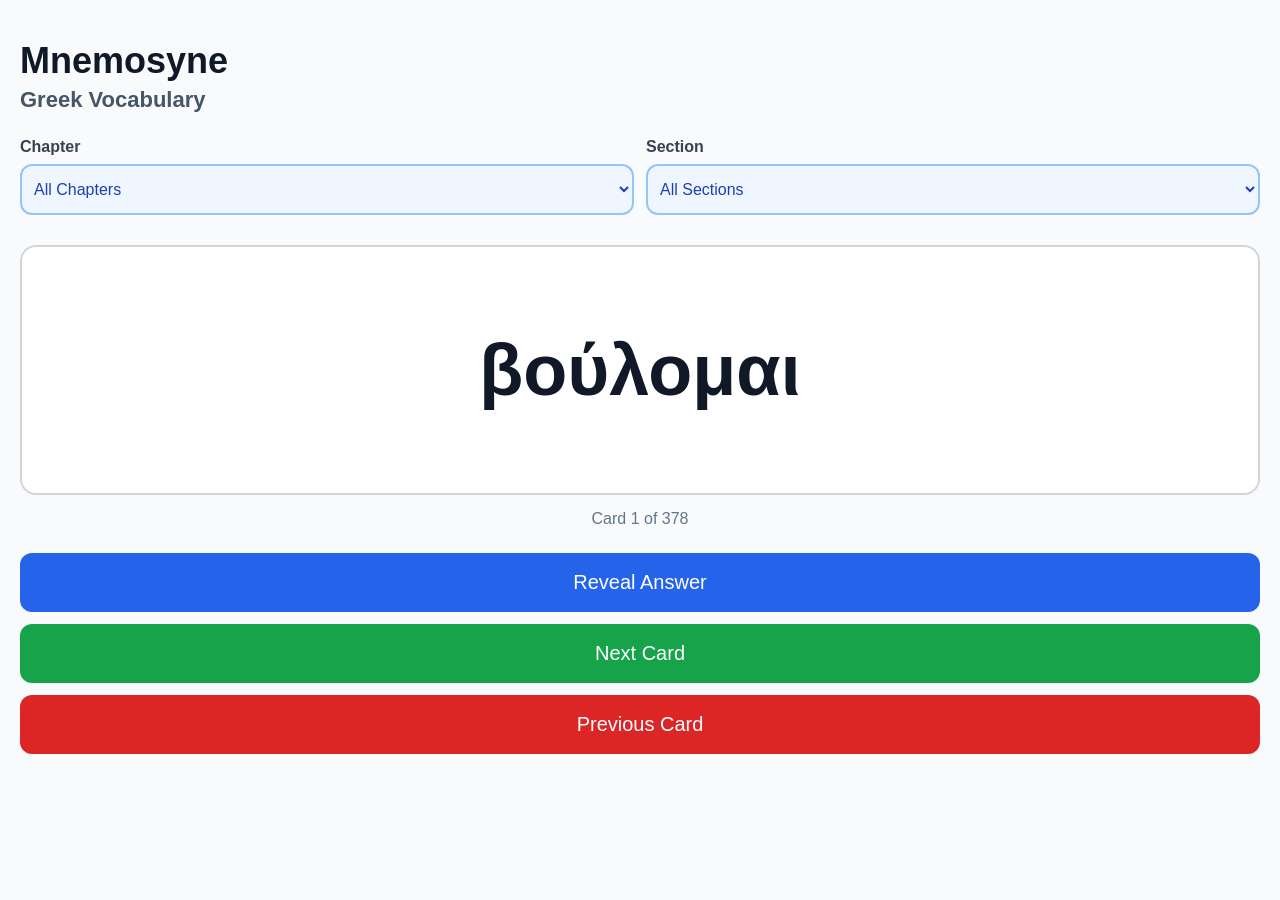
==== index.html @ a366bf57 "Add files via upload" ====
<!DOCTYPE html>
<html lang="en">

<head>
    <meta charset="UTF-8">

    <meta name="viewport"
          content="width=device-width, initial-scale=1">

    <title>Mnemosyne</title>

    <style>
        * {
            box-sizing: border-box;
        }

        body {
            margin: 0;
            padding: 20px;
            font-family: Arial, sans-serif;
            background-color: #f8fafc;
            color: #111827;
        }

        h1 {
            font-size: 36px;
            margin: 20px 0 5px;
        }

        h2 {
            font-size: 22px;
            margin: 0 0 25px;
            color: #475569;
        }

        /* Chapter and section selectors */

        .studyFilters {
            display: grid;
            grid-template-columns: minmax(0, 1fr) minmax(0, 1fr);
            gap: 12px;
            width: 100%;
            margin: 24px 0;
        }

        .filterGroup {
            min-width: 0;
        }

        .filterGroup label {
            display: block;
            font-size: 16px;
            font-weight: bold;
            margin-bottom: 8px;
            color: #374151;
        }

        .filterGroup select {
            display: block;
            width: 100%;
            min-width: 0;
            padding: 14px 8px;
            font-size: 16px;
            color: #1e40af;
            background-color: #eff6ff;
            border: 2px solid #93c5fd;
            border-radius: 12px;
        }

        /* Flashcard */

        #flashcardBox {
            width: 100%;
            min-height: 250px;
            padding: 20px;
            margin: 30px 0 15px;

            background-color: white;
            border: 2px solid #d1d5db;
            border-radius: 16px;

            display: flex;
            justify-content: center;
            align-items: center;
        }

        #flashcard {
            width: 90%;
            margin: 0;

            font-size: clamp(56px, 12vw, 72px);
            font-weight: bold;
            text-align: center;
            line-height: 1.4;

            overflow-wrap: anywhere;
        }

        /* Card counter */

        #cardCounter {
            text-align: center;
            font-size: 16px;
            color: #64748b;
            margin: 10px 0 25px;
        }

        /* Buttons */

        button {
            display: block;
            width: 100%;
            padding: 18px 24px;
            margin: 12px 0;

            font-size: 20px;
            color: white;
            border: none;
            border-radius: 12px;
            cursor: pointer;
        }

        #revealButton {
            background-color: #2563eb;
        }

        #nextButton {
            background-color: #16a34a;
        }

        #previousButton {
            background-color: #dc2626;
        }

        button:disabled {
            opacity: 0.5;
            cursor: not-allowed;
        }
    </style>
</head>

<body>

    <h1>Mnemosyne</h1>
    <h2>Greek Vocabulary</h2>

    <!-- Vocabulary filters -->

    <div class="studyFilters">

        <div class="filterGroup">
            <label for="chapterSelect">Chapter</label>

            <select id="chapterSelect"
                    onchange="selectChapter()">
                <option value="all">All Chapters</option>
            </select>
        </div>

        <div class="filterGroup">
            <label for="sectionSelect">Section</label>

            <select id="sectionSelect"
                    onchange="selectSection()">
                <option value="all">All Sections</option>
            </select>
        </div>

    </div>

    <!-- Flashcard display -->

    <div id="flashcardBox">
        <p id="flashcard">Loading vocabulary...</p>
    </div>

    <!-- Card counter -->

    <p id="cardCounter">Card 0 of 0</p>

    <!-- Flashcard controls -->

    <button id="revealButton" onclick="flipCard()">
        Reveal Answer
    </button>

    <button id="nextButton" onclick="nextCard()">
        Next Card
    </button>

    <button id="previousButton" onclick="previousCard()">
        Previous Card
    </button>

    <script>

        // All vocabulary loaded from words.json
        let cards = [];

        // Vocabulary matching the selected filters
        let studyCards = [];

        // Current card position
        let currentIndex = 0;

        // Whether English is currently visible
        let showingAnswer = false;


        // Load vocabulary from the JSON file

        async function loadCards() {
            try {
                const response = await fetch("words.json");

                if (!response.ok) {
                    throw new Error(
                        "Could not load words.json"
                    );
                }

                const data = await response.json();

                if (!Array.isArray(data)) {
                    throw new Error(
                        "Vocabulary must be a JSON array"
                    );
                }

                cards = data;

                populateChapters();
                selectChapter();

            } catch (error) {
                console.error(error);

                document.getElementById(
                    "flashcard"
                ).textContent = "Error loading vocabulary";

                document.getElementById(
                    "cardCounter"
                ).textContent = "Check words.json";
            }
        }


        // Build chapter dropdown from vocabulary

        function populateChapters() {
            const select = document.getElementById(
                "chapterSelect"
            );

            select.innerHTML =
                '<option value="all">All Chapters</option>';

            const chapters = [...new Set(
                cards
                    .filter(card =>
                        card.chapter !== undefined &&
                        card.chapter !== null
                    )
                    .map(card => String(card.chapter))
            )].sort((a, b) => Number(a) - Number(b));

            for (const chapter of chapters) {
                const option = document.createElement(
                    "option"
                );

                option.value = chapter;
                
option.textContent =
    chapter === "general"
        ? "General Vocabulary"
        : "Chapter " + chapter;


                select.appendChild(option);
            }
        }


        // Called when chapter changes

        function selectChapter() {
            populateSections();
            selectSection();
        }


        // Build section dropdown for selected chapter

        function populateSections() {
            const chapter = document.getElementById(
                "chapterSelect"
            ).value;

            const sectionSelect = document.getElementById(
                "sectionSelect"
            );

            sectionSelect.innerHTML =
                '<option value="all">All Sections</option>';

            const chapterCards = cards.filter(card =>
                chapter === "all" ||
                String(card.chapter) === chapter
            );

            const sections = [...new Set(
                chapterCards
                    .filter(card =>
                        card.section !== undefined &&
                        card.section !== null
                    )
                    .map(card => String(card.section))
            )].sort();

            for (const section of sections) {
                const option = document.createElement(
                    "option"
                );

                option.value = section;
                option.textContent =
                    "Section " + section;

                sectionSelect.appendChild(option);
            }
        }


        // Filter vocabulary by chapter and section

        function selectSection() {
            const chapter = document.getElementById(
                "chapterSelect"
            ).value;

            const section = document.getElementById(
                "sectionSelect"
            ).value;

            studyCards = cards.filter(card => {
                const chapterMatches =
                    chapter === "all" ||
                    String(card.chapter) === chapter;

                const sectionMatches =
                    section === "all" ||
                    String(card.section) === section;

                return chapterMatches && sectionMatches;
            });

            currentIndex = 0;
            showingAnswer = false;

            displayCard();
        }


        // Display current Greek word or English answer

        function displayCard() {
            const flashcard = document.getElementById(
                "flashcard"
            );

            const counter = document.getElementById(
                "cardCounter"
            );

            if (studyCards.length === 0) {
                flashcard.textContent =
                    "No vocabulary available";

                counter.textContent = "Card 0 of 0";
                return;
            }

            const currentCard = studyCards[currentIndex];

            if (showingAnswer) {
                flashcard.textContent =
                    currentCard.english;
            } else {
                flashcard.textContent =
                    currentCard.greek;
            }

            counter.textContent =
                "Card " + (currentIndex + 1) +
                " of " + studyCards.length;
        }


        // Reveal or hide the answer

        function flipCard() {
            if (studyCards.length === 0) {
                return;
            }

            showingAnswer = !showingAnswer;
            displayCard();
        }


        // Advance to the next flashcard

        function nextCard() {
            if (studyCards.length === 0) {
                return;
            }

            currentIndex++;

            if (currentIndex >= studyCards.length) {
                currentIndex = 0;
            }

            showingAnswer = false;
            displayCard();
        }


        // Go to the previous flashcard

        function previousCard() {
            if (studyCards.length === 0) {
                return;
            }

            currentIndex--;

            if (currentIndex < 0) {
                currentIndex = studyCards.length - 1;
            }

            showingAnswer = false;
            displayCard();
        }


        // Start the application

        loadCards();

    </script>

</body>
</html>
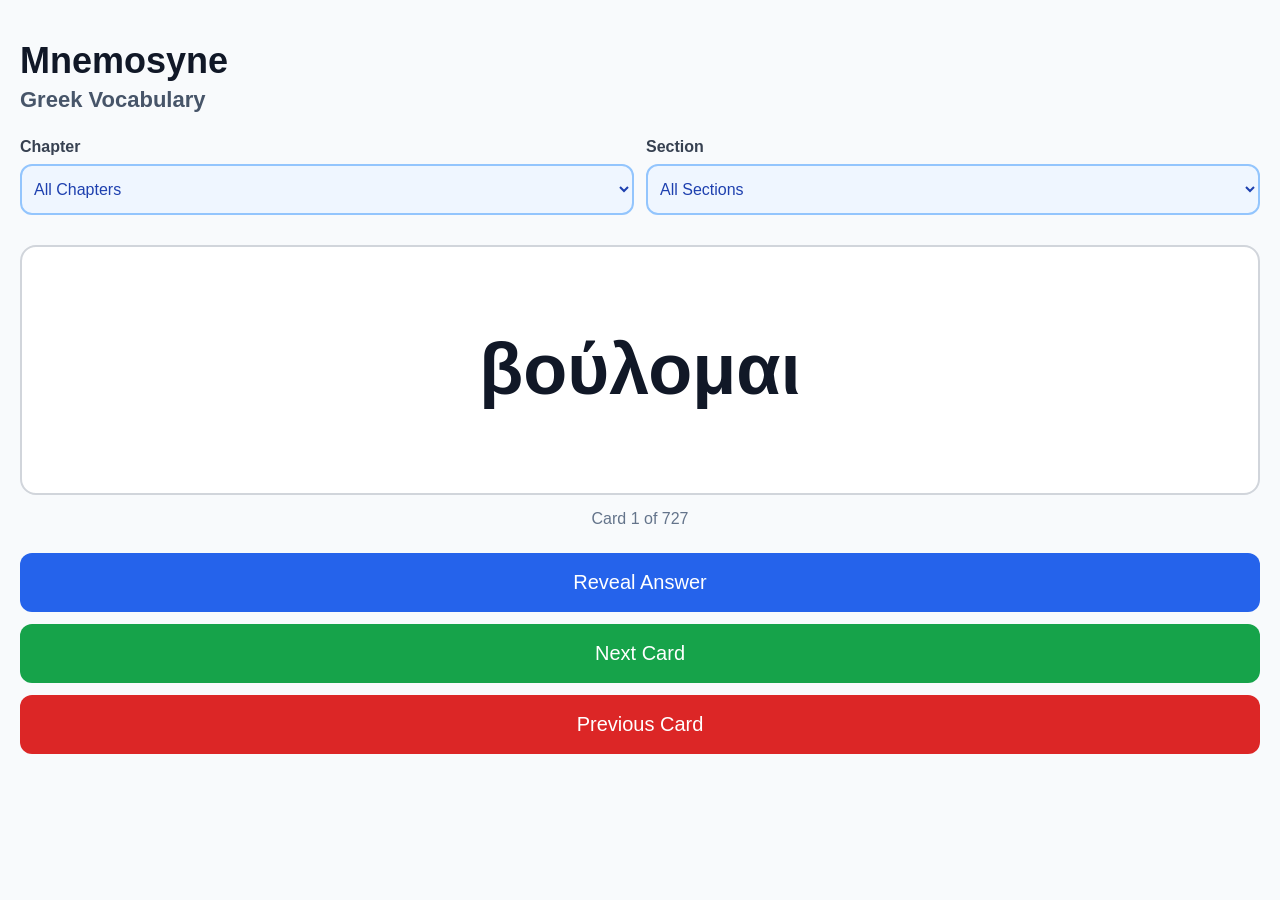
==== commit 226a82e5: "Update index.html" ====
--- a/index.html
+++ b/index.html
@@ -3,14 +3,23 @@
 <html lang="en">
 
 <head>
+    <!-- ========================================
+         PAGE SETTINGS
+    ========================================= -->
+
     <meta charset="UTF-8">
-
-    <meta name="viewport"
-          content="width=device-width, initial-scale=1">
+    <meta
+        name="viewport"
+        content="width=device-width, initial-scale=1"
+    >
 
     <title>Mnemosyne</title>
 
     <style>
+        /* ========================================
+           1. GLOBAL STYLES
+        ======================================== */
+
         * {
             box-sizing: border-box;
         }
@@ -24,21 +33,25 @@
         }
 
         h1 {
+            margin: 20px 0 5px;
             font-size: 36px;
-            margin: 20px 0 5px;
         }
 
         h2 {
+            margin: 0 0 25px;
             font-size: 22px;
-            margin: 0 0 25px;
             color: #475569;
         }
 
-        /* Chapter and section selectors */
+
+        /* ========================================
+           2. VOCABULARY FILTERS
+        ======================================== */
 
         .studyFilters {
             display: grid;
-            grid-template-columns: minmax(0, 1fr) minmax(0, 1fr);
+            grid-template-columns:
+                minmax(0, 1fr) minmax(0, 1fr);
             gap: 12px;
             width: 100%;
             margin: 24px 0;
@@ -50,9 +63,9 @@
 
         .filterGroup label {
             display: block;
+            margin-bottom: 8px;
             font-size: 16px;
             font-weight: bold;
-            margin-bottom: 8px;
             color: #374151;
         }
 
@@ -68,9 +81,16 @@
             border-radius: 12px;
         }
 
-        /* Flashcard */
+
+        /* ========================================
+           3. FLASHCARD DISPLAY
+        ======================================== */
 
         #flashcardBox {
+            display: flex;
+            justify-content: center;
+            align-items: center;
+
             width: 100%;
             min-height: 250px;
             padding: 20px;
@@ -79,34 +99,38 @@
             background-color: white;
             border: 2px solid #d1d5db;
             border-radius: 16px;
-
-            display: flex;
-            justify-content: center;
-            align-items: center;
         }
 
         #flashcard {
-            width: 90%;
+            width: 100%;
             margin: 0;
 
-            font-size: clamp(56px, 12vw, 72px);
+            font-size: 72px;
             font-weight: bold;
+            line-height: 1.3;
             text-align: center;
-            line-height: 1.4;
-
-            overflow-wrap: anywhere;
-        }
-
-        /* Card counter */
+
+            white-space: nowrap;
+            overflow-wrap: normal;
+            word-break: normal;
+        }
+
+
+        /* ========================================
+           4. CARD COUNTER
+        ======================================== */
 
         #cardCounter {
+            margin: 10px 0 25px;
+            font-size: 16px;
             text-align: center;
-            font-size: 16px;
             color: #64748b;
-            margin: 10px 0 25px;
-        }
-
-        /* Buttons */
+        }
+
+
+        /* ========================================
+           5. FLASHCARD BUTTONS
+        ======================================== */
 
         button {
             display: block;
@@ -137,78 +161,127 @@
             opacity: 0.5;
             cursor: not-allowed;
         }
+
     </style>
 </head>
 
+
 <body>
+
+    <!-- ========================================
+         1. PAGE HEADER
+    ========================================= -->
 
     <h1>Mnemosyne</h1>
     <h2>Greek Vocabulary</h2>
 
-    <!-- Vocabulary filters -->
+
+    <!-- ========================================
+         2. VOCABULARY FILTERS
+    ========================================= -->
 
     <div class="studyFilters">
 
         <div class="filterGroup">
-            <label for="chapterSelect">Chapter</label>
-
-            <select id="chapterSelect"
-                    onchange="selectChapter()">
-                <option value="all">All Chapters</option>
+            <label for="chapterSelect">
+                Chapter
+            </label>
+
+            <select
+                id="chapterSelect"
+                onchange="selectChapter()"
+            >
+                <option value="all">
+                    All Chapters
+                </option>
             </select>
         </div>
 
         <div class="filterGroup">
-            <label for="sectionSelect">Section</label>
-
-            <select id="sectionSelect"
-                    onchange="selectSection()">
-                <option value="all">All Sections</option>
+            <label for="sectionSelect">
+                Section
+            </label>
+
+            <select
+                id="sectionSelect"
+                onchange="selectSection()"
+            >
+                <option value="all">
+                    All Sections
+                </option>
             </select>
         </div>
 
     </div>
 
-    <!-- Flashcard display -->
+
+    <!-- ========================================
+         3. FLASHCARD
+    ========================================= -->
 
     <div id="flashcardBox">
-        <p id="flashcard">Loading vocabulary...</p>
+        <p id="flashcard">
+            Loading vocabulary...
+        </p>
     </div>
 
-    <!-- Card counter -->
-
-    <p id="cardCounter">Card 0 of 0</p>
-
-    <!-- Flashcard controls -->
-
-    <button id="revealButton" onclick="flipCard()">
+
+    <!-- ========================================
+         4. CARD COUNTER
+    ========================================= -->
+
+    <p id="cardCounter">
+        Card 0 of 0
+    </p>
+
+
+    <!-- ========================================
+         5. FLASHCARD CONTROLS
+    ========================================= -->
+
+    <button
+        id="revealButton"
+        onclick="flipCard()"
+    >
         Reveal Answer
     </button>
 
-    <button id="nextButton" onclick="nextCard()">
+    <button
+        id="nextButton"
+        onclick="nextCard()"
+    >
         Next Card
     </button>
 
-    <button id="previousButton" onclick="previousCard()">
+    <button
+        id="previousButton"
+        onclick="previousCard()"
+    >
         Previous Card
     </button>
 
+
     <script>
-
-        // All vocabulary loaded from words.json
+        /* ========================================
+           1. APPLICATION STATE
+        ======================================== */
+
+        // Complete vocabulary database
         let cards = [];
 
-        // Vocabulary matching the selected filters
+        // Cards matching the selected filters
         let studyCards = [];
 
-        // Current card position
+        // Current position in the study deck
         let currentIndex = 0;
 
-        // Whether English is currently visible
+        // Whether the English answer is visible
         let showingAnswer = false;
 
 
-        // Load vocabulary from the JSON file
+        /* ========================================
+           2. LOAD VOCABULARY
+        ======================================== */
 
         async function loadCards() {
             try {
@@ -247,7 +320,9 @@
         }
 
 
-        // Build chapter dropdown from vocabulary
+        /* ========================================
+           3. POPULATE CHAPTERS
+        ======================================== */
 
         function populateChapters() {
             const select = document.getElementById(
@@ -257,14 +332,21 @@
             select.innerHTML =
                 '<option value="all">All Chapters</option>';
 
-            const chapters = [...new Set(
-                cards
-                    .filter(card =>
-                        card.chapter !== undefined &&
-                        card.chapter !== null
-                    )
-                    .map(card => String(card.chapter))
-            )].sort((a, b) => Number(a) - Number(b));
+            const chapters = [
+                ...new Set(
+                    cards
+                        .filter(card =>
+                            card.chapter !== undefined &&
+                            card.chapter !== null
+                        )
+                        .map(card => String(card.chapter))
+                )
+            ].sort((a, b) => {
+                if (a === "general") return 1;
+                if (b === "general") return -1;
+
+                return Number(a) - Number(b);
+            });
 
             for (const chapter of chapters) {
                 const option = document.createElement(
@@ -272,27 +354,20 @@
                 );
 
                 option.value = chapter;
-                
-option.textContent =
-    chapter === "general"
-        ? "General Vocabulary"
-        : "Chapter " + chapter;
-
+
+                option.textContent =
+                    chapter === "general"
+                        ? "General Vocabulary"
+                        : "Chapter " + chapter;
 
                 select.appendChild(option);
             }
         }
 
 
-        // Called when chapter changes
-
-        function selectChapter() {
-            populateSections();
-            selectSection();
-        }
-
-
-        // Build section dropdown for selected chapter
+        /* ========================================
+           4. POPULATE SECTIONS
+        ======================================== */
 
         function populateSections() {
             const chapter = document.getElementById(
@@ -311,14 +386,16 @@
                 String(card.chapter) === chapter
             );
 
-            const sections = [...new Set(
-                chapterCards
-                    .filter(card =>
-                        card.section !== undefined &&
-                        card.section !== null
-                    )
-                    .map(card => String(card.section))
-            )].sort();
+            const sections = [
+                ...new Set(
+                    chapterCards
+                        .filter(card =>
+                            card.section !== undefined &&
+                            card.section !== null
+                        )
+                        .map(card => String(card.section))
+                )
+            ].sort();
 
             for (const section of sections) {
                 const option = document.createElement(
@@ -334,7 +411,14 @@
         }
 
 
-        // Filter vocabulary by chapter and section
+        /* ========================================
+           5. FILTER VOCABULARY
+        ======================================== */
+
+        function selectChapter() {
+            populateSections();
+            selectSection();
+        }
 
         function selectSection() {
             const chapter = document.getElementById(
@@ -364,7 +448,9 @@
         }
 
 
-        // Display current Greek word or English answer
+        /* ========================================
+           6. DISPLAY FLASHCARD
+        ======================================== */
 
         function displayCard() {
             const flashcard = document.getElementById(
@@ -385,69 +471,91 @@
 
             const currentCard = studyCards[currentIndex];
 
-            if (showingAnswer) {
-                flashcard.textContent =
-                    currentCard.english;
-            } else {
-                flashcard.textContent =
-                    currentCard.greek;
+            flashcard.textContent = showingAnswer
+                ? currentCard.english
+                : currentCard.greek;
+
+            counter.textContent =
+                `Card ${currentIndex + 1} of ${studyCards.length}`;
+
+            fitFlashcardText();
+        }
+
+
+        /* ========================================
+           7. AUTOMATIC TEXT RESIZING
+        ======================================== */
+
+        function fitFlashcardText() {
+            const flashcard = document.getElementById(
+                "flashcard"
+            );
+
+            const availableWidth = flashcard.clientWidth;
+
+            let fontSize = 72;
+
+            flashcard.style.fontSize = `${fontSize}px`;
+
+            while (
+                flashcard.scrollWidth > availableWidth &&
+                fontSize > 12
+            ) {
+                fontSize -= 2;
+                flashcard.style.fontSize = `${fontSize}px`;
             }
-
-            counter.textContent =
-                "Card " + (currentIndex + 1) +
-                " of " + studyCards.length;
-        }
-
-
-        // Reveal or hide the answer
+        }
+
+
+        /* ========================================
+           8. FLASHCARD NAVIGATION
+        ======================================== */
 
         function flipCard() {
-            if (studyCards.length === 0) {
-                return;
-            }
+            if (studyCards.length === 0) return;
 
             showingAnswer = !showingAnswer;
+
             displayCard();
         }
 
-
-        // Advance to the next flashcard
-
         function nextCard() {
-            if (studyCards.length === 0) {
-                return;
-            }
-
-            currentIndex++;
-
-            if (currentIndex >= studyCards.length) {
-                currentIndex = 0;
-            }
+            if (studyCards.length === 0) return;
+
+            currentIndex =
+                (currentIndex + 1) % studyCards.length;
 
             showingAnswer = false;
+
             displayCard();
         }
 
-
-        // Go to the previous flashcard
-
         function previousCard() {
-            if (studyCards.length === 0) {
-                return;
-            }
-
-            currentIndex--;
-
-            if (currentIndex < 0) {
-                currentIndex = studyCards.length - 1;
-            }
+            if (studyCards.length === 0) return;
+
+            currentIndex =
+                (currentIndex - 1 + studyCards.length) %
+                studyCards.length;
 
             showingAnswer = false;
+
             displayCard();
         }
 
 
-        // Start the application
+        /* ========================================
+           9. WINDOW RESIZING
+        ======================================== */
+
+        window.addEventListener(
+            "resize",
+            fitFlashcardText
+        );
+
+
+        /* ========================================
+           10. START APPLICATION
+        ======================================== */
 
         loadCards();
 
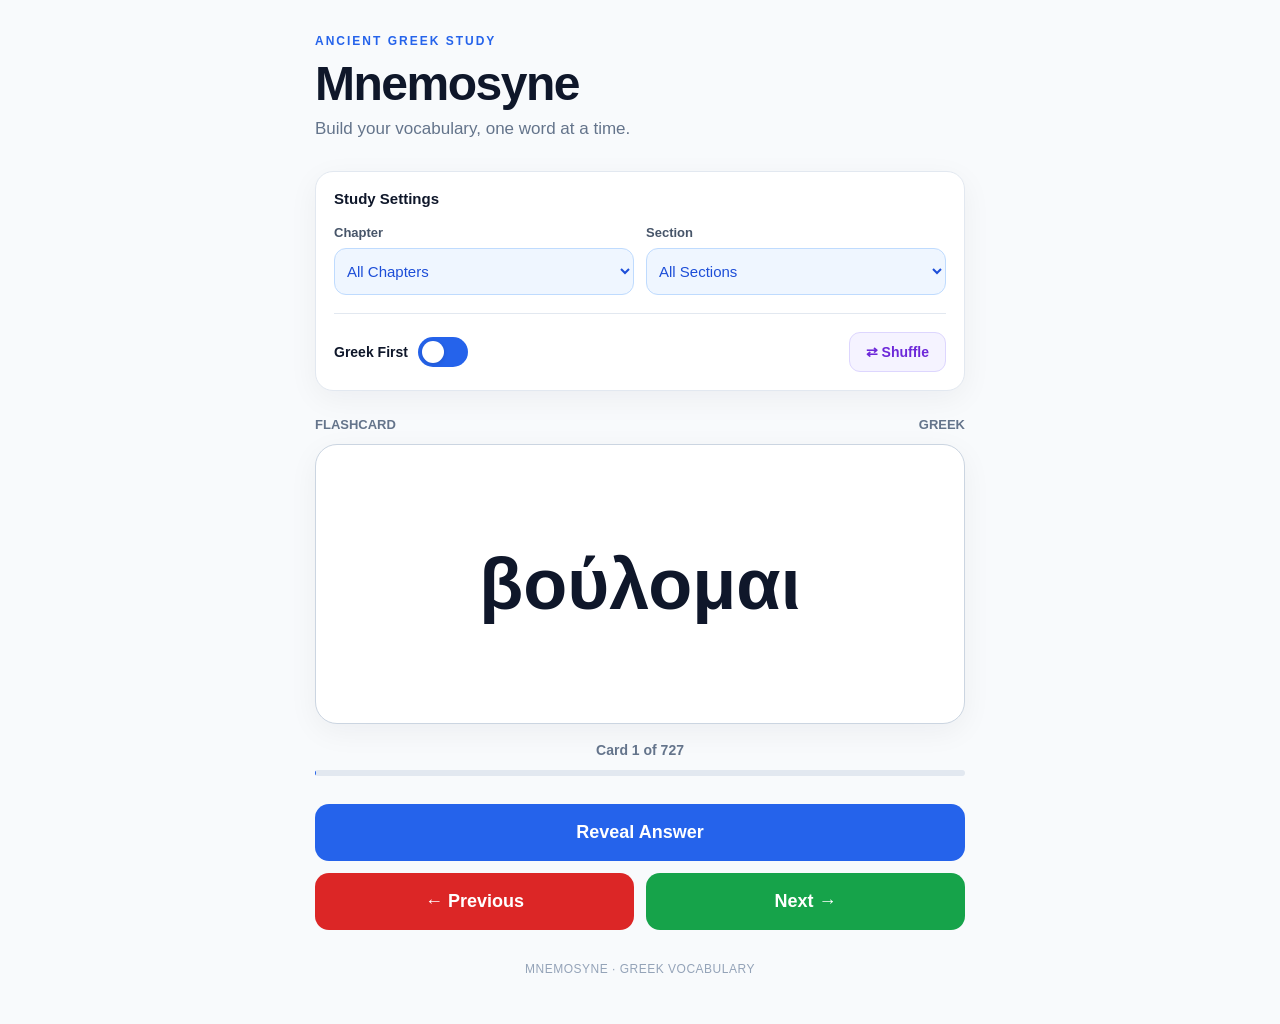
==== commit fd7838a6: "Update index.html" ====
--- a/index.html
+++ b/index.html
@@ -3,22 +3,36 @@
 <html lang="en">
 
 <head>
-    <!-- ========================================
-         PAGE SETTINGS
-    ========================================= -->
-
+    <!-- Page configuration -->
     <meta charset="UTF-8">
     <meta
         name="viewport"
         content="width=device-width, initial-scale=1"
     >
-
-    <title>Mnemosyne</title>
+    <meta name="theme-color" content="#f8fafc">
+
+    <title>Mnemosyne | Greek Vocabulary</title>
 
     <style>
-        /* ========================================
-           1. GLOBAL STYLES
-        ======================================== */
+        /* =========================================
+           1. DESIGN SYSTEM
+        ========================================= */
+
+        :root {
+            --background: #f8fafc;
+            --surface: #ffffff;
+            --text: #0f172a;
+            --muted: #64748b;
+            --border: #e2e8f0;
+
+            --blue: #2563eb;
+            --green: #16a34a;
+            --red: #dc2626;
+            --purple: #7c3aed;
+
+            --radius: 18px;
+            --shadow: 0 8px 30px rgba(15, 23, 42, 0.05);
+        }
 
         * {
             box-sizing: border-box;
@@ -26,35 +40,91 @@
 
         body {
             margin: 0;
-            padding: 20px;
-            font-family: Arial, sans-serif;
-            background-color: #f8fafc;
-            color: #111827;
+            padding: 24px 18px 48px;
+            min-height: 100vh;
+            font-family: -apple-system, BlinkMacSystemFont,
+                         "Segoe UI", Arial, sans-serif;
+            background: var(--background);
+            color: var(--text);
+        }
+
+        .app {
+            width: 100%;
+            max-width: 650px;
+            margin: 0 auto;
+        }
+
+        button,
+        select {
+            font: inherit;
+        }
+
+        button {
+            cursor: pointer;
+            -webkit-tap-highlight-color: transparent;
+        }
+
+        button:focus-visible,
+        select:focus-visible {
+            outline: 3px solid #93c5fd;
+            outline-offset: 3px;
+        }
+
+
+        /* =========================================
+           2. HEADER
+        ========================================= */
+
+        .appHeader {
+            margin: 10px 0 32px;
+        }
+
+        .eyebrow {
+            margin: 0 0 8px;
+            color: var(--blue);
+            font-size: 12px;
+            font-weight: 800;
+            letter-spacing: 2px;
+            text-transform: uppercase;
         }
 
         h1 {
-            margin: 20px 0 5px;
-            font-size: 36px;
-        }
-
-        h2 {
-            margin: 0 0 25px;
-            font-size: 22px;
-            color: #475569;
-        }
-
-
-        /* ========================================
-           2. VOCABULARY FILTERS
-        ======================================== */
+            margin: 0;
+            font-size: clamp(36px, 9vw, 48px);
+            font-weight: 800;
+            letter-spacing: -1.5px;
+        }
+
+        .subtitle {
+            margin: 8px 0 0;
+            color: var(--muted);
+            font-size: 17px;
+        }
+
+
+        /* =========================================
+           3. STUDY SETTINGS
+        ========================================= */
+
+        .settingsPanel {
+            padding: 18px;
+            background: var(--surface);
+            border: 1px solid var(--border);
+            border-radius: var(--radius);
+            box-shadow: var(--shadow);
+        }
+
+        .panelTitle {
+            margin: 0 0 18px;
+            font-size: 15px;
+            font-weight: 800;
+        }
 
         .studyFilters {
             display: grid;
             grid-template-columns:
                 minmax(0, 1fr) minmax(0, 1fr);
             gap: 12px;
-            width: 100%;
-            margin: 24px 0;
         }
 
         .filterGroup {
@@ -64,97 +134,251 @@
         .filterGroup label {
             display: block;
             margin-bottom: 8px;
-            font-size: 16px;
-            font-weight: bold;
-            color: #374151;
+            color: #475569;
+            font-size: 13px;
+            font-weight: 700;
         }
 
         .filterGroup select {
-            display: block;
             width: 100%;
             min-width: 0;
-            padding: 14px 8px;
-            font-size: 16px;
-            color: #1e40af;
-            background-color: #eff6ff;
-            border: 2px solid #93c5fd;
+            padding: 13px 8px;
+            color: #1d4ed8;
+            background: #eff6ff;
+            border: 1px solid #bfdbfe;
             border-radius: 12px;
-        }
-
-
-        /* ========================================
-           3. FLASHCARD DISPLAY
-        ======================================== */
+            font-size: 15px;
+        }
+
+
+        /* =========================================
+           4. LANGUAGE SWITCH AND SHUFFLE
+        ========================================= */
+
+        .studyOptions {
+            display: flex;
+            align-items: center;
+            justify-content: space-between;
+            gap: 12px;
+            margin-top: 18px;
+            padding-top: 18px;
+            border-top: 1px solid var(--border);
+        }
+
+        .languageControl {
+            display: flex;
+            align-items: center;
+            gap: 10px;
+            min-width: 0;
+        }
+
+        #languageLabel {
+            font-size: 14px;
+            font-weight: 700;
+            white-space: nowrap;
+        }
+
+        .switch {
+            position: relative;
+            display: inline-block;
+            width: 50px;
+            height: 30px;
+            flex-shrink: 0;
+        }
+
+        .switch input {
+            position: absolute;
+            width: 100%;
+            height: 100%;
+            margin: 0;
+            opacity: 0;
+            cursor: pointer;
+        }
+
+        .switchSlider {
+            position: absolute;
+            inset: 0;
+            background: var(--blue);
+            border-radius: 30px;
+            pointer-events: none;
+            transition: background 0.2s;
+        }
+
+        .switchSlider::before {
+            content: "";
+            position: absolute;
+            top: 4px;
+            left: 4px;
+            width: 22px;
+            height: 22px;
+            background: white;
+            border-radius: 50%;
+            box-shadow: 0 1px 4px rgba(0, 0, 0, 0.15);
+            transition: transform 0.2s;
+        }
+
+        .switch input:checked + .switchSlider {
+            background: var(--green);
+        }
+
+        .switch input:checked + .switchSlider::before {
+            transform: translateX(20px);
+        }
+
+        .switch input:focus-visible + .switchSlider {
+            outline: 3px solid #93c5fd;
+            outline-offset: 3px;
+        }
+
+        #shuffleButton {
+            width: auto;
+            padding: 11px 16px;
+            color: #6d28d9;
+            background: #f5f3ff;
+            border: 1px solid #ddd6fe;
+            border-radius: 11px;
+            font-size: 14px;
+            font-weight: 700;
+        }
+
+        #shuffleButton:active {
+            background: #ede9fe;
+        }
+
+
+        /* =========================================
+           5. FLASHCARD
+        ========================================= */
+
+        .flashcardArea {
+            margin-top: 26px;
+        }
+
+        .flashcardHeader {
+            display: flex;
+            justify-content: space-between;
+            align-items: center;
+            margin-bottom: 12px;
+        }
+
+        .flashcardHeader span {
+            color: var(--muted);
+            font-size: 13px;
+            font-weight: 700;
+        }
 
         #flashcardBox {
             display: flex;
+            align-items: center;
             justify-content: center;
-            align-items: center;
-
             width: 100%;
-            min-height: 250px;
-            padding: 20px;
-            margin: 30px 0 15px;
-
-            background-color: white;
-            border: 2px solid #d1d5db;
-            border-radius: 16px;
+            min-height: 280px;
+            padding: 24px;
+            background: var(--surface);
+            border: 1px solid #cbd5e1;
+            border-radius: 22px;
+            box-shadow: var(--shadow);
+            overflow: hidden;
         }
 
         #flashcard {
             width: 100%;
             margin: 0;
-
             font-size: 72px;
-            font-weight: bold;
-            line-height: 1.3;
+            font-weight: 800;
+            line-height: 1.25;
             text-align: center;
-
+            color: var(--text);
+        }
+
+        #flashcard.greekText {
             white-space: nowrap;
             overflow-wrap: normal;
             word-break: normal;
         }
 
-
-        /* ========================================
-           4. CARD COUNTER
-        ======================================== */
+        #flashcard.englishText {
+            white-space: normal;
+            overflow-wrap: break-word;
+            word-break: normal;
+        }
+
+
+        /* =========================================
+           6. CARD PROGRESS
+        ========================================= */
+
+        .progressArea {
+            margin: 18px 0 28px;
+        }
 
         #cardCounter {
-            margin: 10px 0 25px;
-            font-size: 16px;
+            margin: 0 0 12px;
             text-align: center;
-            color: #64748b;
-        }
-
-
-        /* ========================================
-           5. FLASHCARD BUTTONS
-        ======================================== */
-
-        button {
-            display: block;
+            color: var(--muted);
+            font-size: 14px;
+            font-weight: 600;
+        }
+
+        .progressTrack {
             width: 100%;
-            padding: 18px 24px;
-            margin: 12px 0;
-
-            font-size: 20px;
+            height: 6px;
+            background: #e2e8f0;
+            border-radius: 20px;
+            overflow: hidden;
+        }
+
+        #progressFill {
+            width: 0%;
+            height: 100%;
+            background: var(--blue);
+            border-radius: 20px;
+            transition: width 0.25s ease;
+        }
+
+
+        /* =========================================
+           7. ACTION BUTTONS
+        ========================================= */
+
+        .cardControls {
+            display: grid;
+            gap: 12px;
+        }
+
+        .actionButton {
+            width: 100%;
+            padding: 18px;
             color: white;
             border: none;
-            border-radius: 12px;
-            cursor: pointer;
+            border-radius: 14px;
+            font-size: 18px;
+            font-weight: 700;
+            transition:
+                transform 0.12s,
+                opacity 0.12s;
+        }
+
+        .actionButton:active {
+            transform: scale(0.98);
         }
 
         #revealButton {
-            background-color: #2563eb;
+            background: var(--blue);
+        }
+
+        .navigationButtons {
+            display: grid;
+            grid-template-columns: 1fr 1fr;
+            gap: 12px;
+        }
+
+        #previousButton {
+            background: var(--red);
         }
 
         #nextButton {
-            background-color: #16a34a;
-        }
-
-        #previousButton {
-            background-color: #dc2626;
+            background: var(--green);
         }
 
         button:disabled {
@@ -162,135 +386,258 @@
             cursor: not-allowed;
         }
 
+
+        /* =========================================
+           8. FOOTER
+        ========================================= */
+
+        .appFooter {
+            margin-top: 32px;
+            text-align: center;
+            color: #94a3b8;
+            font-size: 12px;
+            letter-spacing: 0.5px;
+        }
+
+
+        /* =========================================
+           9. SMALL SCREENS
+        ========================================= */
+
+        @media (max-width: 360px) {
+            body {
+                padding: 18px 12px 36px;
+            }
+
+            .settingsPanel {
+                padding: 14px;
+            }
+
+            .studyOptions {
+                gap: 8px;
+            }
+
+            #languageLabel {
+                font-size: 12px;
+            }
+
+            #shuffleButton {
+                padding: 10px;
+                font-size: 12px;
+            }
+
+            .actionButton {
+                padding: 16px 8px;
+                font-size: 15px;
+            }
+        }
+
+        @media (prefers-reduced-motion: reduce) {
+            *,
+            *::before,
+            *::after {
+                transition: none !important;
+            }
+        }
     </style>
 </head>
 
-
 <body>
 
-    <!-- ========================================
-         1. PAGE HEADER
-    ========================================= -->
-
-    <h1>Mnemosyne</h1>
-    <h2>Greek Vocabulary</h2>
-
-
-    <!-- ========================================
-         2. VOCABULARY FILTERS
-    ========================================= -->
-
-    <div class="studyFilters">
-
-        <div class="filterGroup">
-            <label for="chapterSelect">
-                Chapter
-            </label>
-
-            <select
-                id="chapterSelect"
-                onchange="selectChapter()"
+    <main class="app">
+
+        <!-- =====================================
+             HEADER
+        ====================================== -->
+
+        <header class="appHeader">
+            <p class="eyebrow">Ancient Greek Study</p>
+            <h1>Mnemosyne</h1>
+            <p class="subtitle">
+                Build your vocabulary, one word at a time.
+            </p>
+        </header>
+
+
+        <!-- =====================================
+             STUDY SETTINGS
+        ====================================== -->
+
+        <section class="settingsPanel" aria-label="Study settings">
+
+            <h2 class="panelTitle">Study Settings</h2>
+
+            <div class="studyFilters">
+
+                <div class="filterGroup">
+                    <label for="chapterSelect">Chapter</label>
+
+                    <select
+                        id="chapterSelect"
+                        onchange="selectChapter()"
+                    >
+                        <option value="all">
+                            All Chapters
+                        </option>
+                    </select>
+                </div>
+
+                <div class="filterGroup">
+                    <label for="sectionSelect">Section</label>
+
+                    <select
+                        id="sectionSelect"
+                        onchange="selectSection()"
+                    >
+                        <option value="all">
+                            All Sections
+                        </option>
+                    </select>
+                </div>
+
+            </div>
+
+            <div class="studyOptions">
+
+                <div class="languageControl">
+
+                    <label
+                        for="languageToggle"
+                        id="languageLabel"
+                    >
+                        Greek First
+                    </label>
+
+                    <label class="switch">
+                        <input
+                            type="checkbox"
+                            id="languageToggle"
+                            aria-label="Start with English"
+                            onchange="toggleLanguage()"
+                        >
+                        <span class="switchSlider"></span>
+                    </label>
+
+                </div>
+
+                <button
+                    type="button"
+                    id="shuffleButton"
+                    onclick="shuffleCards()"
+                >
+                    ⇄ Shuffle
+                </button>
+
+            </div>
+
+        </section>
+
+
+        <!-- =====================================
+             FLASHCARD
+        ====================================== -->
+
+        <section class="flashcardArea" aria-label="Flashcards">
+
+            <div class="flashcardHeader">
+                <span>FLASHCARD</span>
+                <span id="cardSideLabel">GREEK</span>
+            </div>
+
+            <div id="flashcardBox">
+                <p id="flashcard">
+                    Loading vocabulary...
+                </p>
+            </div>
+
+            <div class="progressArea">
+                <p id="cardCounter">Card 0 of 0</p>
+
+                <div
+                    class="progressTrack"
+                    role="progressbar"
+                    aria-label="Deck progress"
+                    aria-valuemin="0"
+                    aria-valuemax="100"
+                    aria-valuenow="0"
+                    id="progressTrack"
+                >
+                    <div id="progressFill"></div>
+                </div>
+            </div>
+
+        </section>
+
+
+        <!-- =====================================
+             CARD CONTROLS
+        ====================================== -->
+
+        <section class="cardControls" aria-label="Card controls">
+
+            <button
+                type="button"
+                class="actionButton"
+                id="revealButton"
+                onclick="flipCard()"
             >
-                <option value="all">
-                    All Chapters
-                </option>
-            </select>
-        </div>
-
-        <div class="filterGroup">
-            <label for="sectionSelect">
-                Section
-            </label>
-
-            <select
-                id="sectionSelect"
-                onchange="selectSection()"
-            >
-                <option value="all">
-                    All Sections
-                </option>
-            </select>
-        </div>
-
-    </div>
-
-
-    <!-- ========================================
-         3. FLASHCARD
-    ========================================= -->
-
-    <div id="flashcardBox">
-        <p id="flashcard">
-            Loading vocabulary...
-        </p>
-    </div>
-
-
-    <!-- ========================================
-         4. CARD COUNTER
-    ========================================= -->
-
-    <p id="cardCounter">
-        Card 0 of 0
-    </p>
-
-
-    <!-- ========================================
-         5. FLASHCARD CONTROLS
-    ========================================= -->
-
-    <button
-        id="revealButton"
-        onclick="flipCard()"
-    >
-        Reveal Answer
-    </button>
-
-    <button
-        id="nextButton"
-        onclick="nextCard()"
-    >
-        Next Card
-    </button>
-
-    <button
-        id="previousButton"
-        onclick="previousCard()"
-    >
-        Previous Card
-    </button>
+                Reveal Answer
+            </button>
+
+            <div class="navigationButtons">
+
+                <button
+                    type="button"
+                    class="actionButton"
+                    id="previousButton"
+                    onclick="previousCard()"
+                >
+                    ← Previous
+                </button>
+
+                <button
+                    type="button"
+                    class="actionButton"
+                    id="nextButton"
+                    onclick="nextCard()"
+                >
+                    Next →
+                </button>
+
+            </div>
+
+        </section>
+
+        <footer class="appFooter">
+            MNEMOSYNE · GREEK VOCABULARY
+        </footer>
+
+    </main>
 
 
     <script>
-        /* ========================================
+        /* =========================================
            1. APPLICATION STATE
-        ======================================== */
-
-        // Complete vocabulary database
+        ========================================= */
+
         let cards = [];
-
-        // Cards matching the selected filters
         let studyCards = [];
 
-        // Current position in the study deck
         let currentIndex = 0;
-
-        // Whether the English answer is visible
         let showingAnswer = false;
-
-
-        /* ========================================
+        let englishFirst = false;
+
+
+        /* =========================================
            2. LOAD VOCABULARY
-        ======================================== */
+        ========================================= */
 
         async function loadCards() {
             try {
                 const response = await fetch("words.json");
 
                 if (!response.ok) {
-                    throw new Error(
-                        "Could not load words.json"
-                    );
+                    throw new Error("Could not load words.json");
                 }
 
                 const data = await response.json();
@@ -309,25 +656,21 @@
             } catch (error) {
                 console.error(error);
 
-                document.getElementById(
-                    "flashcard"
-                ).textContent = "Error loading vocabulary";
-
-                document.getElementById(
-                    "cardCounter"
-                ).textContent = "Check words.json";
-            }
-        }
-
-
-        /* ========================================
-           3. POPULATE CHAPTERS
-        ======================================== */
+                document.getElementById("flashcard").textContent =
+                    "Error loading vocabulary";
+
+                document.getElementById("cardCounter").textContent =
+                    "Check words.json";
+            }
+        }
+
+
+        /* =========================================
+           3. CHAPTER DROPDOWN
+        ========================================= */
 
         function populateChapters() {
-            const select = document.getElementById(
-                "chapterSelect"
-            );
+            const select = document.getElementById("chapterSelect");
 
             select.innerHTML =
                 '<option value="all">All Chapters</option>';
@@ -349,34 +692,28 @@
             });
 
             for (const chapter of chapters) {
-                const option = document.createElement(
-                    "option"
-                );
+                const option = document.createElement("option");
 
                 option.value = chapter;
-
-                option.textContent =
-                    chapter === "general"
-                        ? "General Vocabulary"
-                        : "Chapter " + chapter;
+                option.textContent = chapter === "general"
+                    ? "General Vocabulary"
+                    : "Chapter " + chapter;
 
                 select.appendChild(option);
             }
         }
 
 
-        /* ========================================
-           4. POPULATE SECTIONS
-        ======================================== */
+        /* =========================================
+           4. SECTION DROPDOWN
+        ========================================= */
 
         function populateSections() {
-            const chapter = document.getElementById(
-                "chapterSelect"
-            ).value;
-
-            const sectionSelect = document.getElementById(
-                "sectionSelect"
-            );
+            const chapter =
+                document.getElementById("chapterSelect").value;
+
+            const sectionSelect =
+                document.getElementById("sectionSelect");
 
             sectionSelect.innerHTML =
                 '<option value="all">All Sections</option>';
@@ -398,22 +735,19 @@
             ].sort();
 
             for (const section of sections) {
-                const option = document.createElement(
-                    "option"
-                );
+                const option = document.createElement("option");
 
                 option.value = section;
-                option.textContent =
-                    "Section " + section;
+                option.textContent = "Section " + section;
 
                 sectionSelect.appendChild(option);
             }
         }
 
 
-        /* ========================================
+        /* =========================================
            5. FILTER VOCABULARY
-        ======================================== */
+        ========================================= */
 
         function selectChapter() {
             populateSections();
@@ -421,13 +755,11 @@
         }
 
         function selectSection() {
-            const chapter = document.getElementById(
-                "chapterSelect"
-            ).value;
-
-            const section = document.getElementById(
-                "sectionSelect"
-            ).value;
+            const chapter =
+                document.getElementById("chapterSelect").value;
+
+            const section =
+                document.getElementById("sectionSelect").value;
 
             studyCards = cards.filter(card => {
                 const chapterMatches =
@@ -448,58 +780,132 @@
         }
 
 
-        /* ========================================
-           6. DISPLAY FLASHCARD
-        ======================================== */
+        /* =========================================
+           6. LANGUAGE DIRECTION
+        ========================================= */
+
+        function toggleLanguage() {
+            englishFirst =
+                document.getElementById("languageToggle").checked;
+
+            document.getElementById("languageLabel").textContent =
+                englishFirst ? "English First" : "Greek First";
+
+            showingAnswer = false;
+            displayCard();
+        }
+
+
+        /* =========================================
+           7. SHUFFLE CARDS
+        ========================================= */
+
+        function shuffleCards() {
+            if (studyCards.length < 2) return;
+
+            for (let i = studyCards.length - 1; i > 0; i--) {
+                const j = Math.floor(Math.random() * (i + 1));
+
+                [studyCards[i], studyCards[j]] =
+                    [studyCards[j], studyCards[i]];
+            }
+
+            currentIndex = 0;
+            showingAnswer = false;
+
+            displayCard();
+        }
+
+
+        /* =========================================
+           8. DISPLAY FLASHCARD
+        ========================================= */
 
         function displayCard() {
-            const flashcard = document.getElementById(
-                "flashcard"
-            );
-
-            const counter = document.getElementById(
-                "cardCounter"
-            );
+            const flashcard =
+                document.getElementById("flashcard");
+
+            const counter =
+                document.getElementById("cardCounter");
+
+            const sideLabel =
+                document.getElementById("cardSideLabel");
+
+            const progressFill =
+                document.getElementById("progressFill");
+
+            const progressTrack =
+                document.getElementById("progressTrack");
 
             if (studyCards.length === 0) {
-                flashcard.textContent =
-                    "No vocabulary available";
+                flashcard.textContent = "No vocabulary available";
+                flashcard.className = "englishText";
 
                 counter.textContent = "Card 0 of 0";
+                sideLabel.textContent = "NO CARDS";
+
+                progressFill.style.width = "0%";
+                progressTrack.setAttribute("aria-valuenow", "0");
+
                 return;
             }
 
             const currentCard = studyCards[currentIndex];
 
-            flashcard.textContent = showingAnswer
+            const showEnglish = englishFirst !== showingAnswer;
+
+            flashcard.textContent = showEnglish
                 ? currentCard.english
                 : currentCard.greek;
 
+            flashcard.className = showEnglish
+                ? "englishText"
+                : "greekText";
+
+            sideLabel.textContent = showEnglish
+                ? "ENGLISH"
+                : "GREEK";
+
             counter.textContent =
                 `Card ${currentIndex + 1} of ${studyCards.length}`;
 
+            const progress =
+                ((currentIndex + 1) / studyCards.length) * 100;
+
+            progressFill.style.width = `${progress}%`;
+
+            progressTrack.setAttribute(
+                "aria-valuenow",
+                String(Math.round(progress))
+            );
+
             fitFlashcardText();
         }
 
 
-        /* ========================================
-           7. AUTOMATIC TEXT RESIZING
-        ======================================== */
+        /* =========================================
+           9. AUTOMATIC TEXT RESIZING
+        ========================================= */
 
         function fitFlashcardText() {
-            const flashcard = document.getElementById(
-                "flashcard"
-            );
-
-            const availableWidth = flashcard.clientWidth;
-
-            let fontSize = 72;
+            const flashcard =
+                document.getElementById("flashcard");
+
+            const isGreek =
+                flashcard.classList.contains("greekText");
+
+            const maxFontSize = isGreek ? 72 : 42;
+            const minFontSize = 12;
+
+            let fontSize = maxFontSize;
 
             flashcard.style.fontSize = `${fontSize}px`;
 
+            if (!isGreek) return;
+
             while (
-                flashcard.scrollWidth > availableWidth &&
-                fontSize > 12
+                flashcard.scrollWidth > flashcard.clientWidth &&
+                fontSize > minFontSize
             ) {
                 fontSize -= 2;
                 flashcard.style.fontSize = `${fontSize}px`;
@@ -507,15 +913,14 @@
         }
 
 
-        /* ========================================
-           8. FLASHCARD NAVIGATION
-        ======================================== */
+        /* =========================================
+           10. CARD NAVIGATION
+        ========================================= */
 
         function flipCard() {
             if (studyCards.length === 0) return;
 
             showingAnswer = !showingAnswer;
-
             displayCard();
         }
 
@@ -526,7 +931,6 @@
                 (currentIndex + 1) % studyCards.length;
 
             showingAnswer = false;
-
             displayCard();
         }
 
@@ -538,24 +942,20 @@
                 studyCards.length;
 
             showingAnswer = false;
-
             displayCard();
         }
 
 
-        /* ========================================
-           9. WINDOW RESIZING
-        ======================================== */
-
-        window.addEventListener(
-            "resize",
-            fitFlashcardText
-        );
-
-
-        /* ========================================
-           10. START APPLICATION
-        ======================================== */
+        /* =========================================
+           11. RESPONSIVE RESIZING
+        ========================================= */
+
+        window.addEventListener("resize", fitFlashcardText);
+
+
+        /* =========================================
+           12. START APPLICATION
+        ========================================= */
 
         loadCards();
 
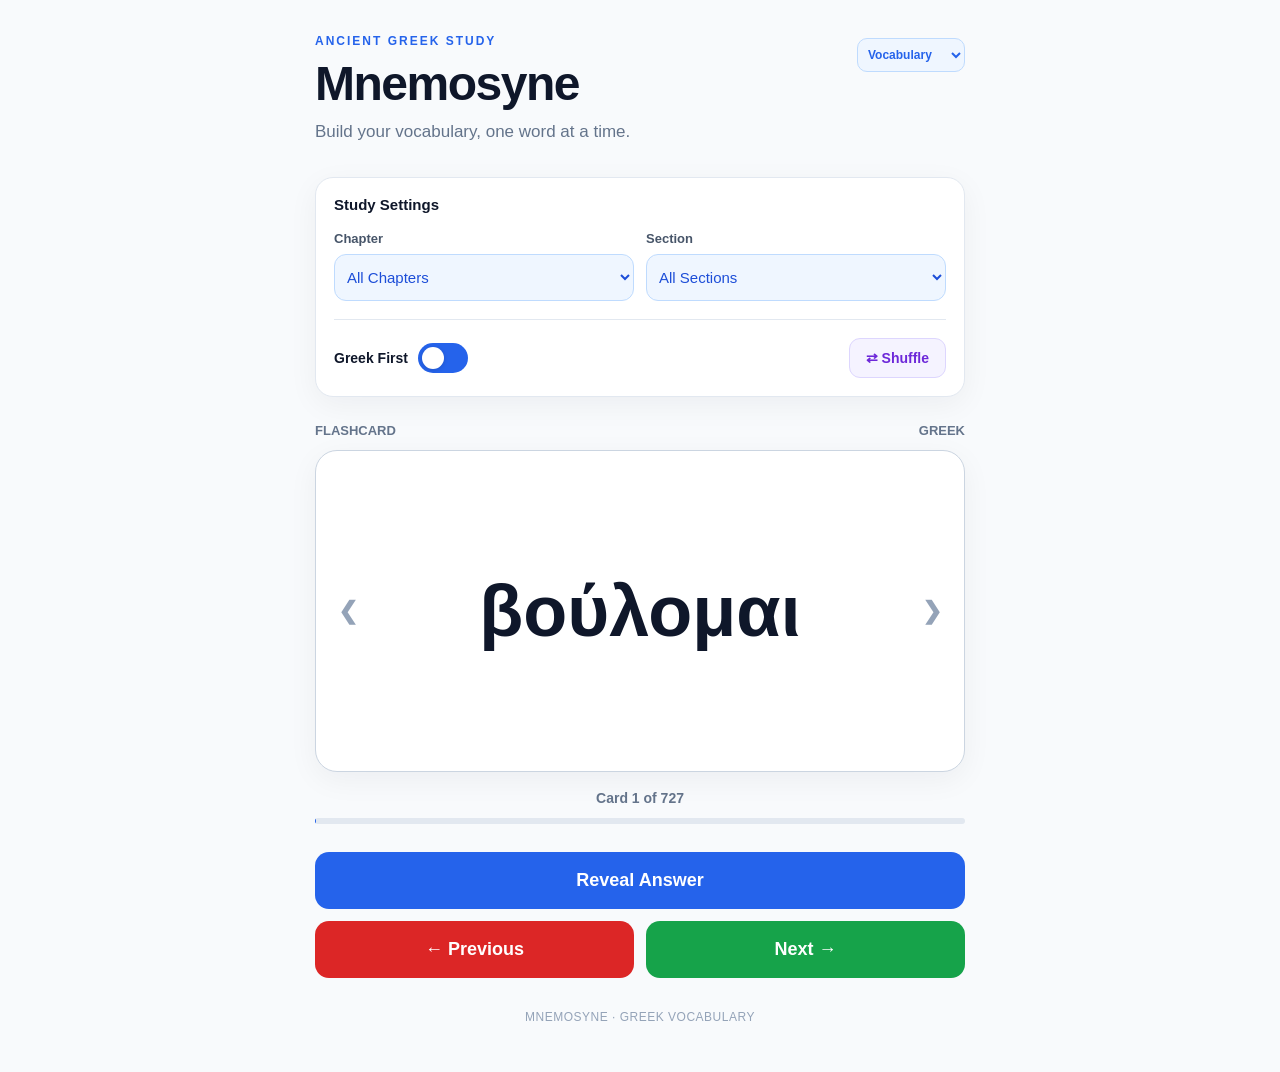
==== commit 58edd558: "Update function & UI" ====
--- a/index.html
+++ b/index.html
@@ -3,474 +3,84 @@
 <html lang="en">
 
 <head>
-    <!-- Page configuration -->
+    <!-- ========================================
+         1. PAGE SETTINGS
+    ======================================== -->
+
     <meta charset="UTF-8">
+
     <meta
         name="viewport"
         content="width=device-width, initial-scale=1"
     >
+
     <meta name="theme-color" content="#f8fafc">
 
     <title>Mnemosyne | Greek Vocabulary</title>
 
-    <style>
-        /* =========================================
-           1. DESIGN SYSTEM
-        ========================================= */
-
-        :root {
-            --background: #f8fafc;
-            --surface: #ffffff;
-            --text: #0f172a;
-            --muted: #64748b;
-            --border: #e2e8f0;
-
-            --blue: #2563eb;
-            --green: #16a34a;
-            --red: #dc2626;
-            --purple: #7c3aed;
-
-            --radius: 18px;
-            --shadow: 0 8px 30px rgba(15, 23, 42, 0.05);
-        }
-
-        * {
-            box-sizing: border-box;
-        }
-
-        body {
-            margin: 0;
-            padding: 24px 18px 48px;
-            min-height: 100vh;
-            font-family: -apple-system, BlinkMacSystemFont,
-                         "Segoe UI", Arial, sans-serif;
-            background: var(--background);
-            color: var(--text);
-        }
-
-        .app {
-            width: 100%;
-            max-width: 650px;
-            margin: 0 auto;
-        }
-
-        button,
-        select {
-            font: inherit;
-        }
-
-        button {
-            cursor: pointer;
-            -webkit-tap-highlight-color: transparent;
-        }
-
-        button:focus-visible,
-        select:focus-visible {
-            outline: 3px solid #93c5fd;
-            outline-offset: 3px;
-        }
-
-
-        /* =========================================
-           2. HEADER
-        ========================================= */
-
-        .appHeader {
-            margin: 10px 0 32px;
-        }
-
-        .eyebrow {
-            margin: 0 0 8px;
-            color: var(--blue);
-            font-size: 12px;
-            font-weight: 800;
-            letter-spacing: 2px;
-            text-transform: uppercase;
-        }
-
-        h1 {
-            margin: 0;
-            font-size: clamp(36px, 9vw, 48px);
-            font-weight: 800;
-            letter-spacing: -1.5px;
-        }
-
-        .subtitle {
-            margin: 8px 0 0;
-            color: var(--muted);
-            font-size: 17px;
-        }
-
-
-        /* =========================================
-           3. STUDY SETTINGS
-        ========================================= */
-
-        .settingsPanel {
-            padding: 18px;
-            background: var(--surface);
-            border: 1px solid var(--border);
-            border-radius: var(--radius);
-            box-shadow: var(--shadow);
-        }
-
-        .panelTitle {
-            margin: 0 0 18px;
-            font-size: 15px;
-            font-weight: 800;
-        }
-
-        .studyFilters {
-            display: grid;
-            grid-template-columns:
-                minmax(0, 1fr) minmax(0, 1fr);
-            gap: 12px;
-        }
-
-        .filterGroup {
-            min-width: 0;
-        }
-
-        .filterGroup label {
-            display: block;
-            margin-bottom: 8px;
-            color: #475569;
-            font-size: 13px;
-            font-weight: 700;
-        }
-
-        .filterGroup select {
-            width: 100%;
-            min-width: 0;
-            padding: 13px 8px;
-            color: #1d4ed8;
-            background: #eff6ff;
-            border: 1px solid #bfdbfe;
-            border-radius: 12px;
-            font-size: 15px;
-        }
-
-
-        /* =========================================
-           4. LANGUAGE SWITCH AND SHUFFLE
-        ========================================= */
-
-        .studyOptions {
-            display: flex;
-            align-items: center;
-            justify-content: space-between;
-            gap: 12px;
-            margin-top: 18px;
-            padding-top: 18px;
-            border-top: 1px solid var(--border);
-        }
-
-        .languageControl {
-            display: flex;
-            align-items: center;
-            gap: 10px;
-            min-width: 0;
-        }
-
-        #languageLabel {
-            font-size: 14px;
-            font-weight: 700;
-            white-space: nowrap;
-        }
-
-        .switch {
-            position: relative;
-            display: inline-block;
-            width: 50px;
-            height: 30px;
-            flex-shrink: 0;
-        }
-
-        .switch input {
-            position: absolute;
-            width: 100%;
-            height: 100%;
-            margin: 0;
-            opacity: 0;
-            cursor: pointer;
-        }
-
-        .switchSlider {
-            position: absolute;
-            inset: 0;
-            background: var(--blue);
-            border-radius: 30px;
-            pointer-events: none;
-            transition: background 0.2s;
-        }
-
-        .switchSlider::before {
-            content: "";
-            position: absolute;
-            top: 4px;
-            left: 4px;
-            width: 22px;
-            height: 22px;
-            background: white;
-            border-radius: 50%;
-            box-shadow: 0 1px 4px rgba(0, 0, 0, 0.15);
-            transition: transform 0.2s;
-        }
-
-        .switch input:checked + .switchSlider {
-            background: var(--green);
-        }
-
-        .switch input:checked + .switchSlider::before {
-            transform: translateX(20px);
-        }
-
-        .switch input:focus-visible + .switchSlider {
-            outline: 3px solid #93c5fd;
-            outline-offset: 3px;
-        }
-
-        #shuffleButton {
-            width: auto;
-            padding: 11px 16px;
-            color: #6d28d9;
-            background: #f5f3ff;
-            border: 1px solid #ddd6fe;
-            border-radius: 11px;
-            font-size: 14px;
-            font-weight: 700;
-        }
-
-        #shuffleButton:active {
-            background: #ede9fe;
-        }
-
-
-        /* =========================================
-           5. FLASHCARD
-        ========================================= */
-
-        .flashcardArea {
-            margin-top: 26px;
-        }
-
-        .flashcardHeader {
-            display: flex;
-            justify-content: space-between;
-            align-items: center;
-            margin-bottom: 12px;
-        }
-
-        .flashcardHeader span {
-            color: var(--muted);
-            font-size: 13px;
-            font-weight: 700;
-        }
-
-        #flashcardBox {
-            display: flex;
-            align-items: center;
-            justify-content: center;
-            width: 100%;
-            min-height: 280px;
-            padding: 24px;
-            background: var(--surface);
-            border: 1px solid #cbd5e1;
-            border-radius: 22px;
-            box-shadow: var(--shadow);
-            overflow: hidden;
-        }
-
-        #flashcard {
-            width: 100%;
-            margin: 0;
-            font-size: 72px;
-            font-weight: 800;
-            line-height: 1.25;
-            text-align: center;
-            color: var(--text);
-        }
-
-        #flashcard.greekText {
-            white-space: nowrap;
-            overflow-wrap: normal;
-            word-break: normal;
-        }
-
-        #flashcard.englishText {
-            white-space: normal;
-            overflow-wrap: break-word;
-            word-break: normal;
-        }
-
-
-        /* =========================================
-           6. CARD PROGRESS
-        ========================================= */
-
-        .progressArea {
-            margin: 18px 0 28px;
-        }
-
-        #cardCounter {
-            margin: 0 0 12px;
-            text-align: center;
-            color: var(--muted);
-            font-size: 14px;
-            font-weight: 600;
-        }
-
-        .progressTrack {
-            width: 100%;
-            height: 6px;
-            background: #e2e8f0;
-            border-radius: 20px;
-            overflow: hidden;
-        }
-
-        #progressFill {
-            width: 0%;
-            height: 100%;
-            background: var(--blue);
-            border-radius: 20px;
-            transition: width 0.25s ease;
-        }
-
-
-        /* =========================================
-           7. ACTION BUTTONS
-        ========================================= */
-
-        .cardControls {
-            display: grid;
-            gap: 12px;
-        }
-
-        .actionButton {
-            width: 100%;
-            padding: 18px;
-            color: white;
-            border: none;
-            border-radius: 14px;
-            font-size: 18px;
-            font-weight: 700;
-            transition:
-                transform 0.12s,
-                opacity 0.12s;
-        }
-
-        .actionButton:active {
-            transform: scale(0.98);
-        }
-
-        #revealButton {
-            background: var(--blue);
-        }
-
-        .navigationButtons {
-            display: grid;
-            grid-template-columns: 1fr 1fr;
-            gap: 12px;
-        }
-
-        #previousButton {
-            background: var(--red);
-        }
-
-        #nextButton {
-            background: var(--green);
-        }
-
-        button:disabled {
-            opacity: 0.5;
-            cursor: not-allowed;
-        }
-
-
-        /* =========================================
-           8. FOOTER
-        ========================================= */
-
-        .appFooter {
-            margin-top: 32px;
-            text-align: center;
-            color: #94a3b8;
-            font-size: 12px;
-            letter-spacing: 0.5px;
-        }
-
-
-        /* =========================================
-           9. SMALL SCREENS
-        ========================================= */
-
-        @media (max-width: 360px) {
-            body {
-                padding: 18px 12px 36px;
-            }
-
-            .settingsPanel {
-                padding: 14px;
-            }
-
-            .studyOptions {
-                gap: 8px;
-            }
-
-            #languageLabel {
-                font-size: 12px;
-            }
-
-            #shuffleButton {
-                padding: 10px;
-                font-size: 12px;
-            }
-
-            .actionButton {
-                padding: 16px 8px;
-                font-size: 15px;
-            }
-        }
-
-        @media (prefers-reduced-motion: reduce) {
-            *,
-            *::before,
-            *::after {
-                transition: none !important;
-            }
-        }
-    </style>
+    <!-- Shared stylesheet -->
+    
+<link rel="stylesheet" href="styles.css?v=5">
+
+<script src="vocabulary.js?v=3" defer></script>
+
 </head>
 
 <body>
 
-    <main class="app">
-
-        <!-- =====================================
-             HEADER
-        ====================================== -->
+    <main class="app vocabularyMode">
+
+        <!-- ====================================
+             2. HEADER
+        ==================================== -->
 
         <header class="appHeader">
+        
+<!-- Compact study mode navigation -->
+
+<nav class="modeNavigation" aria-label="Study mode">
+
+    <select
+        aria-label="Choose study mode"
+        onchange="window.location.href = this.value"
+    >
+        <option value="index.html" selected>
+            Vocabulary
+        </option>
+
+        <option value="passage.html">
+            Passages
+        </option>
+    </select>
+
+</nav>
+
             <p class="eyebrow">Ancient Greek Study</p>
+
             <h1>Mnemosyne</h1>
+
             <p class="subtitle">
                 Build your vocabulary, one word at a time.
             </p>
         </header>
 
-
-        <!-- =====================================
-             STUDY SETTINGS
-        ====================================== -->
-
-        <section class="settingsPanel" aria-label="Study settings">
+        <!-- ====================================
+             3. STUDY SETTINGS
+        ==================================== -->
+
+        <section
+            class="settingsPanel"
+            aria-label="Study settings"
+        >
 
             <h2 class="panelTitle">Study Settings</h2>
 
             <div class="studyFilters">
 
                 <div class="filterGroup">
-                    <label for="chapterSelect">Chapter</label>
+                    <label for="chapterSelect">
+                        Chapter
+                    </label>
 
                     <select
                         id="chapterSelect"
@@ -483,7 +93,9 @@
                 </div>
 
                 <div class="filterGroup">
-                    <label for="sectionSelect">Section</label>
+                    <label for="sectionSelect">
+                        Section
+                    </label>
 
                     <select
                         id="sectionSelect"
@@ -497,6 +109,8 @@
 
             </div>
 
+            <!-- Language and shuffle options -->
+
             <div class="studyOptions">
 
                 <div class="languageControl">
@@ -509,13 +123,16 @@
                     </label>
 
                     <label class="switch">
+
                         <input
                             type="checkbox"
                             id="languageToggle"
                             aria-label="Start with English"
                             onchange="toggleLanguage()"
                         >
+
                         <span class="switchSlider"></span>
+
                     </label>
 
                 </div>
@@ -532,48 +149,82 @@
 
         </section>
 
-
-        <!-- =====================================
-             FLASHCARD
-        ====================================== -->
-
-        <section class="flashcardArea" aria-label="Flashcards">
+        <!-- ====================================
+             4. FLASHCARD
+        ==================================== -->
+
+        <section
+            class="flashcardArea"
+            aria-label="Flashcards"
+        >
 
             <div class="flashcardHeader">
                 <span>FLASHCARD</span>
                 <span id="cardSideLabel">GREEK</span>
             </div>
 
-            <div id="flashcardBox">
-                <p id="flashcard">
-                    Loading vocabulary...
+           
+<div id="flashcardBox">
+
+    <!-- LEFT: Previous vocabulary word -->
+    <div
+        class="cardEdge leftEdge"
+        onclick="previousCard()"
+    >
+        &#10094;
+    </div>
+
+    <!-- CENTER: Reveal translation -->
+    <div
+        id="flashcardText"
+        onclick="flipCard()"
+    >
+        Loading...
+    </div>
+
+    <!-- RIGHT: Next vocabulary word -->
+    <div
+        class="cardEdge rightEdge"
+        onclick="nextCard()"
+    >
+        &#10095;
+    </div>
+
+</div>
+
+
+            <!-- Card progress -->
+
+            <div class="progressArea">
+
+                <p id="cardCounter">
+                    Card 0 of 0
                 </p>
-            </div>
-
-            <div class="progressArea">
-                <p id="cardCounter">Card 0 of 0</p>
 
                 <div
                     class="progressTrack"
+                    id="progressTrack"
                     role="progressbar"
                     aria-label="Deck progress"
                     aria-valuemin="0"
                     aria-valuemax="100"
                     aria-valuenow="0"
-                    id="progressTrack"
                 >
                     <div id="progressFill"></div>
                 </div>
+
             </div>
 
         </section>
 
-
-        <!-- =====================================
-             CARD CONTROLS
-        ====================================== -->
-
-        <section class="cardControls" aria-label="Card controls">
+        <!-- ====================================
+             5. CARD CONTROLS
+        ==================================== -->
+
+        <section
+            class="cardControls"
+            aria-label="Card controls"
+        >
 
             <button
                 type="button"
@@ -608,358 +259,15 @@
 
         </section>
 
+        <!-- ====================================
+             6. FOOTER
+        ==================================== -->
+
         <footer class="appFooter">
             MNEMOSYNE · GREEK VOCABULARY
         </footer>
 
     </main>
 
-
-    <script>
-        /* =========================================
-           1. APPLICATION STATE
-        ========================================= */
-
-        let cards = [];
-        let studyCards = [];
-
-        let currentIndex = 0;
-        let showingAnswer = false;
-        let englishFirst = false;
-
-
-        /* =========================================
-           2. LOAD VOCABULARY
-        ========================================= */
-
-        async function loadCards() {
-            try {
-                const response = await fetch("words.json");
-
-                if (!response.ok) {
-                    throw new Error("Could not load words.json");
-                }
-
-                const data = await response.json();
-
-                if (!Array.isArray(data)) {
-                    throw new Error(
-                        "Vocabulary must be a JSON array"
-                    );
-                }
-
-                cards = data;
-
-                populateChapters();
-                selectChapter();
-
-            } catch (error) {
-                console.error(error);
-
-                document.getElementById("flashcard").textContent =
-                    "Error loading vocabulary";
-
-                document.getElementById("cardCounter").textContent =
-                    "Check words.json";
-            }
-        }
-
-
-        /* =========================================
-           3. CHAPTER DROPDOWN
-        ========================================= */
-
-        function populateChapters() {
-            const select = document.getElementById("chapterSelect");
-
-            select.innerHTML =
-                '<option value="all">All Chapters</option>';
-
-            const chapters = [
-                ...new Set(
-                    cards
-                        .filter(card =>
-                            card.chapter !== undefined &&
-                            card.chapter !== null
-                        )
-                        .map(card => String(card.chapter))
-                )
-            ].sort((a, b) => {
-                if (a === "general") return 1;
-                if (b === "general") return -1;
-
-                return Number(a) - Number(b);
-            });
-
-            for (const chapter of chapters) {
-                const option = document.createElement("option");
-
-                option.value = chapter;
-                option.textContent = chapter === "general"
-                    ? "General Vocabulary"
-                    : "Chapter " + chapter;
-
-                select.appendChild(option);
-            }
-        }
-
-
-        /* =========================================
-           4. SECTION DROPDOWN
-        ========================================= */
-
-        function populateSections() {
-            const chapter =
-                document.getElementById("chapterSelect").value;
-
-            const sectionSelect =
-                document.getElementById("sectionSelect");
-
-            sectionSelect.innerHTML =
-                '<option value="all">All Sections</option>';
-
-            const chapterCards = cards.filter(card =>
-                chapter === "all" ||
-                String(card.chapter) === chapter
-            );
-
-            const sections = [
-                ...new Set(
-                    chapterCards
-                        .filter(card =>
-                            card.section !== undefined &&
-                            card.section !== null
-                        )
-                        .map(card => String(card.section))
-                )
-            ].sort();
-
-            for (const section of sections) {
-                const option = document.createElement("option");
-
-                option.value = section;
-                option.textContent = "Section " + section;
-
-                sectionSelect.appendChild(option);
-            }
-        }
-
-
-        /* =========================================
-           5. FILTER VOCABULARY
-        ========================================= */
-
-        function selectChapter() {
-            populateSections();
-            selectSection();
-        }
-
-        function selectSection() {
-            const chapter =
-                document.getElementById("chapterSelect").value;
-
-            const section =
-                document.getElementById("sectionSelect").value;
-
-            studyCards = cards.filter(card => {
-                const chapterMatches =
-                    chapter === "all" ||
-                    String(card.chapter) === chapter;
-
-                const sectionMatches =
-                    section === "all" ||
-                    String(card.section) === section;
-
-                return chapterMatches && sectionMatches;
-            });
-
-            currentIndex = 0;
-            showingAnswer = false;
-
-            displayCard();
-        }
-
-
-        /* =========================================
-           6. LANGUAGE DIRECTION
-        ========================================= */
-
-        function toggleLanguage() {
-            englishFirst =
-                document.getElementById("languageToggle").checked;
-
-            document.getElementById("languageLabel").textContent =
-                englishFirst ? "English First" : "Greek First";
-
-            showingAnswer = false;
-            displayCard();
-        }
-
-
-        /* =========================================
-           7. SHUFFLE CARDS
-        ========================================= */
-
-        function shuffleCards() {
-            if (studyCards.length < 2) return;
-
-            for (let i = studyCards.length - 1; i > 0; i--) {
-                const j = Math.floor(Math.random() * (i + 1));
-
-                [studyCards[i], studyCards[j]] =
-                    [studyCards[j], studyCards[i]];
-            }
-
-            currentIndex = 0;
-            showingAnswer = false;
-
-            displayCard();
-        }
-
-
-        /* =========================================
-           8. DISPLAY FLASHCARD
-        ========================================= */
-
-        function displayCard() {
-            const flashcard =
-                document.getElementById("flashcard");
-
-            const counter =
-                document.getElementById("cardCounter");
-
-            const sideLabel =
-                document.getElementById("cardSideLabel");
-
-            const progressFill =
-                document.getElementById("progressFill");
-
-            const progressTrack =
-                document.getElementById("progressTrack");
-
-            if (studyCards.length === 0) {
-                flashcard.textContent = "No vocabulary available";
-                flashcard.className = "englishText";
-
-                counter.textContent = "Card 0 of 0";
-                sideLabel.textContent = "NO CARDS";
-
-                progressFill.style.width = "0%";
-                progressTrack.setAttribute("aria-valuenow", "0");
-
-                return;
-            }
-
-            const currentCard = studyCards[currentIndex];
-
-            const showEnglish = englishFirst !== showingAnswer;
-
-            flashcard.textContent = showEnglish
-                ? currentCard.english
-                : currentCard.greek;
-
-            flashcard.className = showEnglish
-                ? "englishText"
-                : "greekText";
-
-            sideLabel.textContent = showEnglish
-                ? "ENGLISH"
-                : "GREEK";
-
-            counter.textContent =
-                `Card ${currentIndex + 1} of ${studyCards.length}`;
-
-            const progress =
-                ((currentIndex + 1) / studyCards.length) * 100;
-
-            progressFill.style.width = `${progress}%`;
-
-            progressTrack.setAttribute(
-                "aria-valuenow",
-                String(Math.round(progress))
-            );
-
-            fitFlashcardText();
-        }
-
-
-        /* =========================================
-           9. AUTOMATIC TEXT RESIZING
-        ========================================= */
-
-        function fitFlashcardText() {
-            const flashcard =
-                document.getElementById("flashcard");
-
-            const isGreek =
-                flashcard.classList.contains("greekText");
-
-            const maxFontSize = isGreek ? 72 : 42;
-            const minFontSize = 12;
-
-            let fontSize = maxFontSize;
-
-            flashcard.style.fontSize = `${fontSize}px`;
-
-            if (!isGreek) return;
-
-            while (
-                flashcard.scrollWidth > flashcard.clientWidth &&
-                fontSize > minFontSize
-            ) {
-                fontSize -= 2;
-                flashcard.style.fontSize = `${fontSize}px`;
-            }
-        }
-
-
-        /* =========================================
-           10. CARD NAVIGATION
-        ========================================= */
-
-        function flipCard() {
-            if (studyCards.length === 0) return;
-
-            showingAnswer = !showingAnswer;
-            displayCard();
-        }
-
-        function nextCard() {
-            if (studyCards.length === 0) return;
-
-            currentIndex =
-                (currentIndex + 1) % studyCards.length;
-
-            showingAnswer = false;
-            displayCard();
-        }
-
-        function previousCard() {
-            if (studyCards.length === 0) return;
-
-            currentIndex =
-                (currentIndex - 1 + studyCards.length) %
-                studyCards.length;
-
-            showingAnswer = false;
-            displayCard();
-        }
-
-
-        /* =========================================
-           11. RESPONSIVE RESIZING
-        ========================================= */
-
-        window.addEventListener("resize", fitFlashcardText);
-
-
-        /* =========================================
-           12. START APPLICATION
-        ========================================= */
-
-        loadCards();
-
-    </script>
-
 </body>
 </html>
--- a/styles.css
+++ b/styles.css
@@ -0,0 +1,1004 @@
+
+/* =========================================
+   MNEMOSYNE
+   SHARED STYLESHEET
+
+   Used by:
+   - index.html (Vocabulary Mode)
+   - passage.html (Passage Mode)
+
+   ========================================= */
+
+
+/* =========================================
+   1. DESIGN VARIABLES
+   ========================================= */
+
+:root {
+    --background: #f8fafc;
+    --surface: #ffffff;
+
+    --text: #0f172a;
+    --muted: #64748b;
+    --border: #e2e8f0;
+
+    --blue: #2563eb;
+    --green: #16a34a;
+    --red: #dc2626;
+    --purple: #7c3aed;
+
+    --radius: 18px;
+
+    --shadow:
+        0 8px 30px rgba(15, 23, 42, 0.05);
+}
+
+
+/* =========================================
+   2. GLOBAL STYLES
+   ========================================= */
+
+* {
+    box-sizing: border-box;
+}
+
+body {
+    margin: 0;
+    padding: 24px 18px 48px;
+
+    min-height: 100vh;
+
+    font-family:
+        -apple-system,
+        BlinkMacSystemFont,
+        "Segoe UI",
+        Arial,
+        sans-serif;
+
+    background: var(--background);
+    color: var(--text);
+}
+
+.app {
+    width: 100%;
+    max-width: 650px;
+    margin: 0 auto;
+}
+
+button,
+select {
+    font: inherit;
+}
+
+button {
+    cursor: pointer;
+    -webkit-tap-highlight-color: transparent;
+}
+
+button:disabled {
+    opacity: 0.5;
+    cursor: not-allowed;
+}
+
+button:focus-visible,
+select:focus-visible,
+#flashcardText:focus-visible,
+#flashcard:focus-visible {
+    outline: 3px solid #93c5fd;
+    outline-offset: 3px;
+}
+
+
+/* =========================================
+   3. HEADER
+   ========================================= */
+
+.appHeader {
+    position: relative;
+
+    margin: 10px 0 32px;
+    padding-right: 115px;
+}
+
+.eyebrow {
+    margin: 0 0 8px;
+
+    color: var(--blue);
+
+    font-size: 12px;
+    font-weight: 800;
+    letter-spacing: 2px;
+    text-transform: uppercase;
+}
+
+h1 {
+    margin: 0;
+
+    font-size: clamp(36px, 9vw, 48px);
+    font-weight: 800;
+    letter-spacing: -1.5px;
+}
+
+.subtitle {
+    margin: 8px 0 0;
+
+    color: var(--muted);
+    font-size: 17px;
+    line-height: 1.5;
+}
+
+
+/* =========================================
+   4. PAGE MODE NAVIGATION
+
+   Vocabulary / Passages selector
+   ========================================= */
+
+.modeNavigation {
+    position: absolute;
+
+    top: 4px;
+    right: 0;
+}
+
+.modeNavigation select {
+    width: 108px;
+    padding: 8px 6px;
+
+    color: var(--blue);
+    background: #eff6ff;
+
+    border: 1px solid #bfdbfe;
+    border-radius: 10px;
+
+    font-size: 12px;
+    font-weight: 700;
+
+    cursor: pointer;
+}
+
+
+/* =========================================
+   5. STUDY SETTINGS PANEL
+   ========================================= */
+
+.settingsPanel {
+    padding: 18px;
+
+    background: var(--surface);
+
+    border: 1px solid var(--border);
+    border-radius: var(--radius);
+
+    box-shadow: var(--shadow);
+}
+
+.panelTitle {
+    margin: 0 0 18px;
+
+    font-size: 15px;
+    font-weight: 800;
+}
+
+.studyFilters {
+    display: grid;
+
+    grid-template-columns:
+        minmax(0, 1fr)
+        minmax(0, 1fr);
+
+    gap: 12px;
+}
+
+.filterGroup {
+    min-width: 0;
+}
+
+.filterGroup label {
+    display: block;
+    margin-bottom: 8px;
+
+    color: #475569;
+
+    font-size: 13px;
+    font-weight: 700;
+}
+
+.filterGroup select {
+    width: 100%;
+    min-width: 0;
+
+    padding: 13px 8px;
+
+    color: #1d4ed8;
+    background: #eff6ff;
+
+    border: 1px solid #bfdbfe;
+    border-radius: 12px;
+
+    font-size: 15px;
+}
+
+
+/* =========================================
+   6. VOCABULARY STUDY OPTIONS
+
+   Greek First switch and Shuffle button
+   ========================================= */
+
+.studyOptions {
+    display: flex;
+
+    align-items: center;
+    justify-content: space-between;
+
+    gap: 12px;
+
+    margin-top: 18px;
+    padding-top: 18px;
+
+    border-top: 1px solid var(--border);
+}
+
+.languageControl {
+    display: flex;
+
+    align-items: center;
+    gap: 10px;
+
+    min-width: 0;
+}
+
+.vocabularyMode #languageLabel {
+    font-size: 14px;
+    font-weight: 700;
+    white-space: nowrap;
+}
+
+
+/* =========================================
+   7. GREEK FIRST SWITCH
+   ========================================= */
+
+.switch {
+    position: relative;
+
+    display: inline-block;
+
+    width: 50px;
+    height: 30px;
+
+    flex-shrink: 0;
+}
+
+.switch input {
+    position: absolute;
+
+    width: 100%;
+    height: 100%;
+
+    margin: 0;
+
+    opacity: 0;
+    cursor: pointer;
+}
+
+.switchSlider {
+    position: absolute;
+    inset: 0;
+
+    background: var(--blue);
+    border-radius: 30px;
+
+    pointer-events: none;
+
+    transition: background 0.2s;
+}
+
+.switchSlider::before {
+    content: "";
+
+    position: absolute;
+
+    top: 4px;
+    left: 4px;
+
+    width: 22px;
+    height: 22px;
+
+    background: white;
+    border-radius: 50%;
+
+    box-shadow:
+        0 1px 4px rgba(0, 0, 0, 0.15);
+
+    transition: transform 0.2s;
+}
+
+.switch input:checked + .switchSlider {
+    background: var(--green);
+}
+
+.switch input:checked + .switchSlider::before {
+    transform: translateX(20px);
+}
+
+.switch input:focus-visible + .switchSlider {
+    outline: 3px solid #93c5fd;
+    outline-offset: 3px;
+}
+
+
+/* =========================================
+   8. SHUFFLE BUTTON
+   ========================================= */
+
+#shuffleButton {
+    width: auto;
+    padding: 11px 16px;
+
+    color: #6d28d9;
+    background: #f5f3ff;
+
+    border: 1px solid #ddd6fe;
+    border-radius: 11px;
+
+    font-size: 14px;
+    font-weight: 700;
+}
+
+#shuffleButton:active {
+    background: #ede9fe;
+}
+
+
+/* =========================================
+   9. FLASHCARD AREA
+
+   Shared by both modes
+   ========================================= */
+
+.flashcardArea {
+    margin-top: 26px;
+}
+
+.flashcardHeader {
+    display: flex;
+
+    justify-content: space-between;
+    align-items: center;
+
+    gap: 12px;
+
+    margin-bottom: 12px;
+}
+
+.flashcardHeader span {
+    color: var(--muted);
+
+    font-size: 13px;
+    font-weight: 700;
+}
+
+
+/* =========================================
+   10. FLASHCARD CONTAINER
+
+   IMPORTANT:
+
+   position: relative keeps the arrows
+   inside the flashcard.
+
+   The arrows occupy the left and right
+   10% of the card.
+
+   The center occupies 80%.
+   ========================================= */
+
+#flashcardBox {
+    position: relative;
+
+    display: flex;
+
+    align-items: stretch;
+    justify-content: center;
+
+    width: 100%;
+    min-height: 320px;
+
+    padding: 0;
+
+    background: var(--surface);
+
+    border: 1px solid #cbd5e1;
+    border-radius: 22px;
+
+    box-shadow: var(--shadow);
+
+    overflow: hidden;
+}
+
+
+/* =========================================
+   11. VOCABULARY FLASHCARD TEXT
+
+   Supports both possible HTML IDs:
+   #flashcard and #flashcardText
+
+   ========================================= */
+
+.vocabularyMode #flashcard,
+.vocabularyMode #flashcardText {
+    position: relative;
+
+    display: flex;
+
+    align-items: center;
+    justify-content: center;
+
+    width: 80%;
+    min-height: 320px;
+
+    margin: 0;
+    padding: 20px 4px;
+
+    color: var(--text);
+
+    font-family: inherit;
+
+    font-size: clamp(36px, 10vw, 72px);
+    font-weight: 800;
+    line-height: 1.25;
+
+    text-align: center;
+
+    overflow-wrap: anywhere;
+    word-break: normal;
+
+    cursor: pointer;
+}
+
+/* Greek words should stay together
+   when they fit inside the card. */
+
+.vocabularyMode .greekText {
+    overflow-wrap: normal;
+    word-break: normal;
+}
+
+/* English translations may wrap. */
+
+.vocabularyMode .englishText {
+    white-space: normal;
+    overflow-wrap: break-word;
+}
+
+
+/* =========================================
+   12. PASSAGE MODE FLASHCARD TEXT
+
+   Passage text uses a smaller font
+   because sentences are longer.
+   ========================================= */
+
+.passageMode #flashcardBox {
+    min-height: 320px;
+}
+
+.flashcardTextArea {
+    display: flex;
+
+    align-items: center;
+    justify-content: center;
+
+    width: 80%;
+    min-height: 320px;
+
+    padding: 20px 4px;
+
+    text-align: center;
+}
+
+.passageMode #flashcardText {
+    display: inline;
+
+    max-width: 100%;
+
+    color: var(--text);
+
+    font-family: inherit;
+
+    font-size: clamp(30px, 8vw, 48px);
+    font-weight: 800;
+    line-height: 1.5;
+
+    overflow-wrap: anywhere;
+
+    cursor: pointer;
+}
+
+/* If passage.html does not use
+   .flashcardTextArea, the text itself
+   becomes the center container. */
+
+.passageMode #flashcardBox > #flashcardText {
+    display: flex;
+
+    align-items: center;
+    justify-content: center;
+
+    width: 80%;
+    min-height: 320px;
+
+    padding: 20px 4px;
+
+    text-align: center;
+}
+
+
+/* =========================================
+   13. FLASHCARD EDGE NAVIGATION
+
+   Works for both:
+   - Vocabulary Mode
+   - Passage Mode
+
+   ========================================= */
+
+#flashcardBox .cardEdge {
+    position: absolute;
+
+    top: 0;
+    bottom: 0;
+
+    width: 10%;
+    height: 100%;
+
+    z-index: 2;
+
+    display: flex;
+
+    align-items: center;
+    justify-content: center;
+
+    padding: 0;
+
+    color: #94a3b8;
+    background: transparent;
+
+    border: none;
+
+    font-size: 24px;
+    font-weight: 700;
+
+    cursor: pointer;
+
+    user-select: none;
+    -webkit-user-select: none;
+
+    -webkit-tap-highlight-color: transparent;
+}
+
+/* Previous card */
+
+#flashcardBox .leftEdge {
+    left: 0;
+}
+
+/* Next card */
+
+#flashcardBox .rightEdge {
+    right: 0;
+}
+
+/* Visual feedback when tapped */
+
+#flashcardBox .cardEdge:active:not(:disabled) {
+    color: var(--blue);
+
+    background:
+        rgba(37, 99, 235, 0.10);
+}
+
+
+/* =========================================
+   14. VOCABULARY PROGRESS
+
+   Card counter and progress bar
+   ========================================= */
+
+.progressArea {
+    margin: 18px 0 28px;
+}
+
+#cardCounter {
+    margin: 0 0 12px;
+
+    text-align: center;
+
+    color: var(--muted);
+
+    font-size: 14px;
+    font-weight: 600;
+}
+
+.progressTrack {
+    width: 100%;
+    height: 6px;
+
+    background: #e2e8f0;
+
+    border-radius: 20px;
+
+    overflow: hidden;
+}
+
+#progressFill {
+    width: 0%;
+    height: 100%;
+
+    background: var(--blue);
+
+    border-radius: 20px;
+
+    transition: width 0.25s ease;
+}
+
+
+/* =========================================
+   15. SHARED ACTION BUTTONS
+   ========================================= */
+
+.cardControls {
+    display: grid;
+    gap: 12px;
+}
+
+.actionButton {
+    width: 100%;
+    padding: 18px;
+
+    color: white;
+
+    border: none;
+    border-radius: 14px;
+
+    font-size: 18px;
+    font-weight: 700;
+
+    transition:
+        transform 0.12s,
+        opacity 0.12s;
+}
+
+.actionButton:active {
+    transform: scale(0.98);
+}
+
+
+/* =========================================
+   16. REVEAL / TRANSLATE BUTTONS
+   ========================================= */
+
+#revealButton,
+#translateButton {
+    background: var(--blue);
+}
+
+#revealButton:active,
+#translateButton:active {
+    background: #1d4ed8;
+}
+
+
+/* =========================================
+   17. OPTIONAL PREVIOUS / NEXT BUTTONS
+
+   These styles are retained for
+   compatibility with older HTML.
+
+   ========================================= */
+
+.navigationButtons {
+    display: grid;
+
+    grid-template-columns: 1fr 1fr;
+
+    gap: 12px;
+}
+
+#previousButton {
+    background: var(--red);
+}
+
+#nextButton {
+    background: var(--green);
+}
+
+
+/* =========================================
+   18. PASSAGE MODE LANGUAGE LABEL
+   ========================================= */
+
+.passageMode #languageLabel {
+    color: var(--muted);
+
+    font-size: 13px;
+    font-weight: 700;
+
+    letter-spacing: 1px;
+    text-transform: uppercase;
+}
+
+
+/* =========================================
+   19. PASSAGE MODE TRANSLATE BUTTON
+   ========================================= */
+
+.passageMode .studyButtons {
+    width: 100%;
+    margin-top: 15px;
+}
+
+.passageMode #translateButton {
+    display: block;
+
+    width: 100%;
+    min-height: 55px;
+
+    padding: 10px;
+
+    font-size: 18px;
+}
+
+
+/* =========================================
+   20. FULL PASSAGE SECTION
+   ========================================= */
+
+.passageSection {
+    margin-top: 28px;
+    padding: 18px;
+
+    background: var(--surface);
+
+    border: 1px solid var(--border);
+    border-radius: var(--radius);
+
+    box-shadow: var(--shadow);
+}
+
+.passageSection h2 {
+    margin: 0 0 18px;
+    padding-bottom: 12px;
+
+    border-bottom: 1px solid var(--border);
+
+    font-size: 15px;
+    font-weight: 800;
+}
+
+#fullPassage {
+    font-family: Georgia, serif;
+
+    font-size: clamp(28px, 6vw, 36px);
+    line-height: 2;
+
+    color: var(--text);
+
+    overflow-wrap: break-word;
+}
+
+
+/* =========================================
+   21. SENTENCE HIGHLIGHTING
+   ========================================= */
+
+.passageSentence {
+    padding: 2px 3px;
+    border-radius: 7px;
+}
+
+.activeSentence {
+    background: #bfdbfe;
+    color: var(--text);
+
+    font-weight: 700;
+
+    box-decoration-break: clone;
+    -webkit-box-decoration-break: clone;
+}
+
+
+/* =========================================
+   22. FOOTER
+   ========================================= */
+
+.appFooter {
+    margin-top: 32px;
+
+    text-align: center;
+
+    color: #94a3b8;
+
+    font-size: 12px;
+    letter-spacing: 0.5px;
+}
+
+
+/* =========================================
+   23. SMALL SCREEN ADJUSTMENTS
+   ========================================= */
+
+@media (max-width: 400px) {
+
+    .appHeader {
+        padding-right: 100px;
+    }
+
+    .modeNavigation select {
+        width: 96px;
+        font-size: 11px;
+    }
+
+}
+
+@media (max-width: 360px) {
+
+    body {
+        padding: 18px 12px 36px;
+    }
+
+    .settingsPanel {
+        padding: 14px;
+    }
+
+    .studyOptions {
+        gap: 8px;
+    }
+
+    .vocabularyMode #languageLabel {
+        font-size: 12px;
+    }
+
+    #shuffleButton {
+        padding: 10px;
+        font-size: 12px;
+    }
+
+    .actionButton {
+        padding: 16px 8px;
+        font-size: 15px;
+    }
+
+    .passageMode #flashcardText {
+        font-size: 30px;
+    }
+
+    .vocabularyMode #flashcard,
+    .vocabularyMode #flashcardText {
+        font-size: clamp(30px, 9vw, 60px);
+    }
+
+}
+
+
+/* =========================================
+   24. ACCESSIBILITY
+   ========================================= */
+
+@media (prefers-reduced-motion: reduce) {
+
+    *,
+    *::before,
+    *::after {
+        transition: none !important;
+    }
+
+}
+
+/* =========================================
+   VOCABULARY WORD WRAPPING FIX
+   ========================================= */
+
+.vocabularyMode #flashcardText.greekText {
+    white-space: nowrap;
+    overflow-wrap: normal;
+    word-break: normal;
+
+    min-width: 0;
+    max-width: 80%;
+}
+
+.vocabularyMode #flashcardText.englishText {
+    white-space: normal;
+    overflow-wrap: break-word;
+    word-break: normal;
+}
+
+/* =========================================
+   COMPACT MOBILE LAYOUT
+   Bring flashcards higher on the screen
+   ========================================= */
+
+@media (max-width: 600px) {
+
+    /* Reduce overall page spacing */
+    body {
+        padding: 12px 16px 28px;
+    }
+
+    /* Compact the header */
+    .appHeader {
+        margin: 0 0 14px;
+    }
+
+    .eyebrow {
+        margin-bottom: 4px;
+        font-size: 10px;
+    }
+
+    h1 {
+        font-size: 34px;
+        letter-spacing: -1px;
+    }
+
+    /* Hide subtitle on mobile */
+    .subtitle {
+        display: none;
+    }
+
+    /* Reduce settings panel height */
+    .settingsPanel {
+        padding: 12px 14px;
+        border-radius: 14px;
+    }
+
+    .panelTitle {
+        margin-bottom: 10px;
+        font-size: 14px;
+    }
+
+    .filterGroup label {
+        margin-bottom: 4px;
+        font-size: 12px;
+    }
+
+    .filterGroup select {
+        padding: 8px;
+        font-size: 14px;
+    }
+
+    .studyOptions {
+        margin-top: 10px;
+        padding-top: 10px;
+    }
+
+    /* Move flashcard closer to settings */
+    .flashcardArea {
+        margin-top: 14px;
+    }
+
+    .flashcardHeader {
+        margin-bottom: 6px;
+    }
+
+    /* Reduce card height slightly */
+    .vocabularyMode #flashcardBox {
+        min-height: 260px;
+    }
+
+    .vocabularyMode #flashcardText {
+        min-height: 260px;
+    }
+
+    /* Compact progress section */
+    .progressArea {
+        margin: 10px 0 16px;
+    }
+
+    #cardCounter {
+        margin-bottom: 6px;
+    }
+
+}
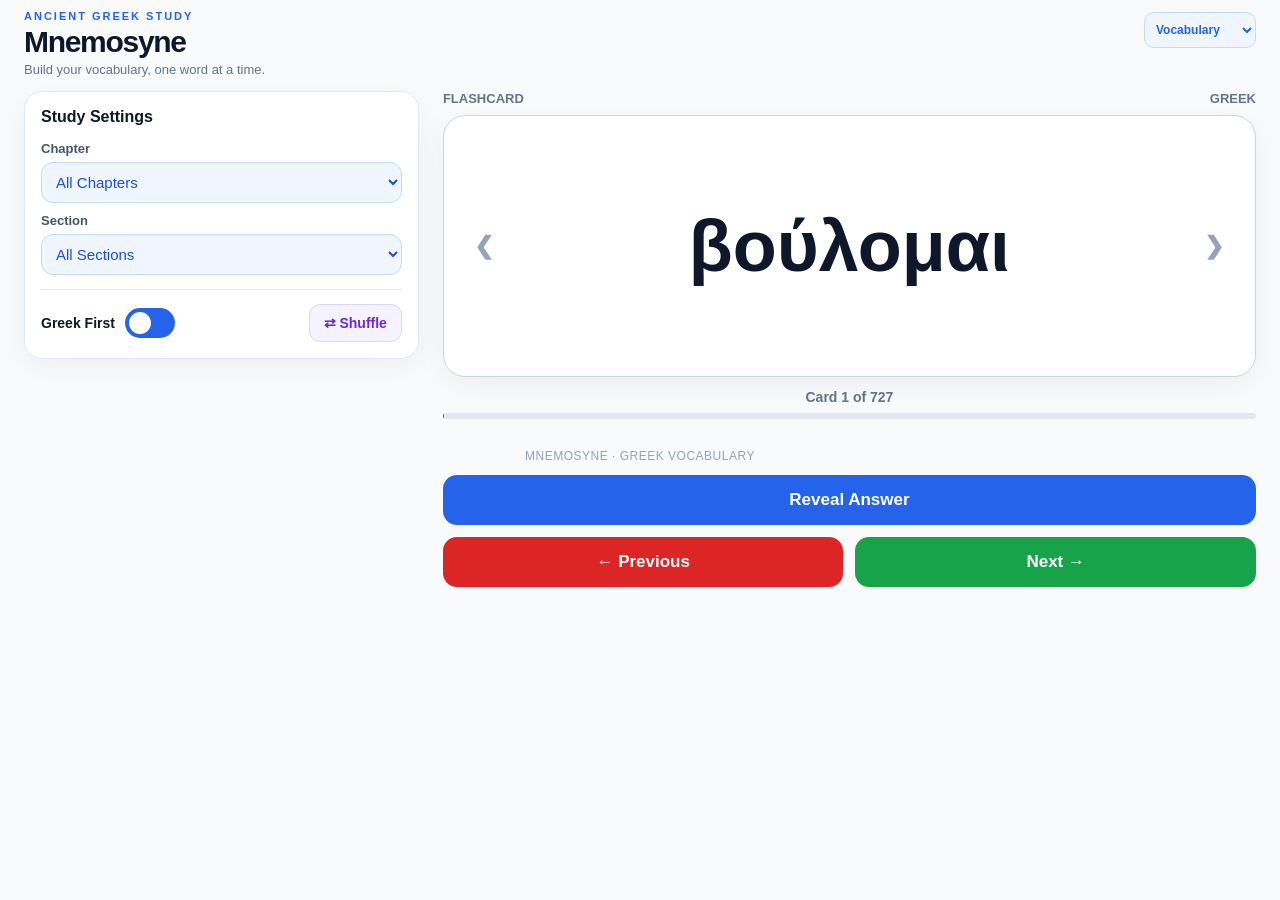
==== commit 978b7d17: "Update index.html" ====
--- a/index.html
+++ b/index.html
@@ -20,9 +20,9 @@
 
     <!-- Shared stylesheet -->
     
-<link rel="stylesheet" href="styles.css?v=5">
-
-<script src="vocabulary.js?v=3" defer></script>
+<link rel="stylesheet" href="styles.css">
+
+<script src="vocabulary.js" defer></script>
 
 </head>
 
--- a/styles.css
+++ b/styles.css
@@ -1,23 +1,22 @@
 
-/* =========================================
-   MNEMOSYNE
-   SHARED STYLESHEET
-
-   Used by:
-   - index.html (Vocabulary Mode)
-   - passage.html (Passage Mode)
-
-   ========================================= */
-
-
-/* =========================================
-   1. DESIGN VARIABLES
-   ========================================= */
+/* ==========================================
+   MNEMOSYNE — COMPLETE STYLESHEET
+
+   index.html   = Vocabulary Mode
+   passage.html = Passage Mode
+
+   Mobile: single-column layout
+   Desktop: compact two-column study area
+   ========================================== */
+
+
+/* ==========================================
+   1. COLORS AND VARIABLES
+   ========================================== */
 
 :root {
     --background: #f8fafc;
     --surface: #ffffff;
-
     --text: #0f172a;
     --muted: #64748b;
     --border: #e2e8f0;
@@ -28,24 +27,25 @@
     --purple: #7c3aed;
 
     --radius: 18px;
-
-    --shadow:
-        0 8px 30px rgba(15, 23, 42, 0.05);
-}
-
-
-/* =========================================
+    --shadow: 0 8px 30px rgba(15, 23, 42, 0.05);
+}
+
+
+/* ==========================================
    2. GLOBAL STYLES
-   ========================================= */
+   ========================================== */
 
 * {
     box-sizing: border-box;
 }
 
+html {
+    -webkit-text-size-adjust: 100%;
+}
+
 body {
     margin: 0;
-    padding: 24px 18px 48px;
-
+    padding: 16px 18px 36px;
     min-height: 100vh;
 
     font-family:
@@ -61,7 +61,7 @@
 
 .app {
     width: 100%;
-    max-width: 650px;
+    max-width: 720px;
     margin: 0 auto;
 }
 
@@ -82,30 +82,28 @@
 
 button:focus-visible,
 select:focus-visible,
-#flashcardText:focus-visible,
-#flashcard:focus-visible {
+.cardEdge:focus-visible,
+#flashcardText:focus-visible {
     outline: 3px solid #93c5fd;
     outline-offset: 3px;
 }
 
 
-/* =========================================
+/* ==========================================
    3. HEADER
-   ========================================= */
+   ========================================== */
 
 .appHeader {
     position: relative;
-
-    margin: 10px 0 32px;
-    padding-right: 115px;
+    margin: 0 0 16px;
+    padding-right: 124px;
 }
 
 .eyebrow {
-    margin: 0 0 8px;
-
+    margin: 0 0 5px;
     color: var(--blue);
 
-    font-size: 12px;
+    font-size: 11px;
     font-weight: 800;
     letter-spacing: 2px;
     text-transform: uppercase;
@@ -113,37 +111,33 @@
 
 h1 {
     margin: 0;
-
-    font-size: clamp(36px, 9vw, 48px);
+    font-size: clamp(32px, 6vw, 42px);
     font-weight: 800;
-    letter-spacing: -1.5px;
+    line-height: 1.1;
+    letter-spacing: -1.3px;
 }
 
 .subtitle {
-    margin: 8px 0 0;
-
+    margin: 6px 0 0;
     color: var(--muted);
-    font-size: 17px;
-    line-height: 1.5;
-}
-
-
-/* =========================================
-   4. PAGE MODE NAVIGATION
-
-   Vocabulary / Passages selector
-   ========================================= */
+    font-size: 14px;
+    line-height: 1.4;
+}
+
+
+/* ==========================================
+   4. VOCABULARY / PASSAGES SELECTOR
+   ========================================== */
 
 .modeNavigation {
     position: absolute;
-
-    top: 4px;
+    top: 2px;
     right: 0;
 }
 
 .modeNavigation select {
-    width: 108px;
-    padding: 8px 6px;
+    width: 112px;
+    padding: 9px 7px;
 
     color: var(--blue);
     background: #eff6ff;
@@ -153,40 +147,33 @@
 
     font-size: 12px;
     font-weight: 700;
-
-    cursor: pointer;
-}
-
-
-/* =========================================
-   5. STUDY SETTINGS PANEL
-   ========================================= */
-
-.settingsPanel {
+}
+
+
+/* ==========================================
+   5. STUDY SETTINGS
+   ========================================== */
+
+.settingsPanel,
+.passageSection {
+    min-width: 0;
     padding: 18px;
 
     background: var(--surface);
-
     border: 1px solid var(--border);
     border-radius: var(--radius);
-
     box-shadow: var(--shadow);
 }
 
 .panelTitle {
-    margin: 0 0 18px;
-
-    font-size: 15px;
+    margin: 0 0 15px;
+    font-size: 16px;
     font-weight: 800;
 }
 
 .studyFilters {
     display: grid;
-
-    grid-template-columns:
-        minmax(0, 1fr)
-        minmax(0, 1fr);
-
+    grid-template-columns: repeat(2, minmax(0, 1fr));
     gap: 12px;
 }
 
@@ -196,19 +183,18 @@
 
 .filterGroup label {
     display: block;
-    margin-bottom: 8px;
+    margin-bottom: 6px;
 
     color: #475569;
-
     font-size: 13px;
     font-weight: 700;
 }
 
 .filterGroup select {
+    display: block;
     width: 100%;
     min-width: 0;
-
-    padding: 13px 8px;
+    padding: 11px 9px;
 
     color: #1d4ed8;
     background: #eff6ff;
@@ -220,32 +206,26 @@
 }
 
 
-/* =========================================
-   6. VOCABULARY STUDY OPTIONS
-
-   Greek First switch and Shuffle button
-   ========================================= */
+/* ==========================================
+   6. VOCABULARY OPTIONS
+   ========================================== */
 
 .studyOptions {
     display: flex;
-
     align-items: center;
     justify-content: space-between;
-
     gap: 12px;
 
-    margin-top: 18px;
-    padding-top: 18px;
+    margin-top: 14px;
+    padding-top: 14px;
 
     border-top: 1px solid var(--border);
 }
 
 .languageControl {
     display: flex;
-
     align-items: center;
     gap: 10px;
-
     min-width: 0;
 }
 
@@ -256,27 +236,24 @@
 }
 
 
-/* =========================================
+/* ==========================================
    7. GREEK FIRST SWITCH
-   ========================================= */
+   ========================================== */
 
 .switch {
     position: relative;
-
     display: inline-block;
-
     width: 50px;
     height: 30px;
-
     flex-shrink: 0;
 }
 
 .switch input {
     position: absolute;
+    inset: 0;
 
     width: 100%;
     height: 100%;
-
     margin: 0;
 
     opacity: 0;
@@ -291,13 +268,11 @@
     border-radius: 30px;
 
     pointer-events: none;
-
     transition: background 0.2s;
 }
 
 .switchSlider::before {
     content: "";
-
     position: absolute;
 
     top: 4px;
@@ -309,9 +284,6 @@
     background: white;
     border-radius: 50%;
 
-    box-shadow:
-        0 1px 4px rgba(0, 0, 0, 0.15);
-
     transition: transform 0.2s;
 }
 
@@ -323,19 +295,14 @@
     transform: translateX(20px);
 }
 
-.switch input:focus-visible + .switchSlider {
-    outline: 3px solid #93c5fd;
-    outline-offset: 3px;
-}
-
-
-/* =========================================
+
+/* ==========================================
    8. SHUFFLE BUTTON
-   ========================================= */
+   ========================================== */
 
 #shuffleButton {
     width: auto;
-    padding: 11px 16px;
+    padding: 10px 14px;
 
     color: #6d28d9;
     background: #f5f3ff;
@@ -345,205 +312,151 @@
 
     font-size: 14px;
     font-weight: 700;
-}
-
-#shuffleButton:active {
-    background: #ede9fe;
-}
-
-
-/* =========================================
+    white-space: nowrap;
+}
+
+
+/* ==========================================
    9. FLASHCARD AREA
-
-   Shared by both modes
-   ========================================= */
+   ========================================== */
 
 .flashcardArea {
-    margin-top: 26px;
+    min-width: 0;
+    margin-top: 16px;
 }
 
 .flashcardHeader {
     display: flex;
-
+    align-items: center;
     justify-content: space-between;
-    align-items: center;
-
     gap: 12px;
-
-    margin-bottom: 12px;
+    margin-bottom: 9px;
 }
 
 .flashcardHeader span {
     color: var(--muted);
-
     font-size: 13px;
     font-weight: 700;
 }
 
-
-/* =========================================
-   10. FLASHCARD CONTAINER
-
-   IMPORTANT:
-
-   position: relative keeps the arrows
-   inside the flashcard.
-
-   The arrows occupy the left and right
-   10% of the card.
-
-   The center occupies 80%.
-   ========================================= */
-
 #flashcardBox {
     position: relative;
 
     display: flex;
-
     align-items: stretch;
     justify-content: center;
 
     width: 100%;
-    min-height: 320px;
-
+    min-height: 270px;
     padding: 0;
 
+    overflow: hidden;
+
     background: var(--surface);
-
     border: 1px solid #cbd5e1;
     border-radius: 22px;
-
     box-shadow: var(--shadow);
-
-    overflow: hidden;
-}
-
-
-/* =========================================
-   11. VOCABULARY FLASHCARD TEXT
-
-   Supports both possible HTML IDs:
-   #flashcard and #flashcardText
-
-   ========================================= */
+}
+
+
+/* ==========================================
+   10. VOCABULARY FLASHCARD TEXT
+   ========================================== */
 
 .vocabularyMode #flashcard,
 .vocabularyMode #flashcardText {
-    position: relative;
-
     display: flex;
-
     align-items: center;
     justify-content: center;
 
     width: 80%;
-    min-height: 320px;
+    min-width: 0;
+    min-height: 270px;
 
     margin: 0;
-    padding: 20px 4px;
+    padding: 18px 2px;
 
     color: var(--text);
-
     font-family: inherit;
 
-    font-size: clamp(36px, 10vw, 72px);
+    font-size: clamp(36px, 9vw, 72px);
     font-weight: 800;
     line-height: 1.25;
 
     text-align: center;
-
-    overflow-wrap: anywhere;
-    word-break: normal;
-
     cursor: pointer;
 }
 
-/* Greek words should stay together
-   when they fit inside the card. */
+/* Keep Greek words on one line */
 
 .vocabularyMode .greekText {
+    white-space: nowrap;
     overflow-wrap: normal;
     word-break: normal;
 }
 
-/* English translations may wrap. */
+/* English definitions may wrap */
 
 .vocabularyMode .englishText {
     white-space: normal;
     overflow-wrap: break-word;
-}
-
-
-/* =========================================
-   12. PASSAGE MODE FLASHCARD TEXT
-
-   Passage text uses a smaller font
-   because sentences are longer.
-   ========================================= */
+    word-break: normal;
+}
+
+
+/* ==========================================
+   11. PASSAGE FLASHCARD TEXT
+   ========================================== */
 
 .passageMode #flashcardBox {
-    min-height: 320px;
+    min-height: 270px;
 }
 
 .flashcardTextArea {
     display: flex;
-
     align-items: center;
     justify-content: center;
 
     width: 80%;
-    min-height: 320px;
-
-    padding: 20px 4px;
-
+    min-width: 0;
+    min-height: 270px;
+
+    padding: 18px 2px;
     text-align: center;
 }
 
 .passageMode #flashcardText {
     display: inline;
-
     max-width: 100%;
 
     color: var(--text);
-
     font-family: inherit;
 
-    font-size: clamp(30px, 8vw, 48px);
+    font-size: clamp(28px, 6vw, 44px);
     font-weight: 800;
-    line-height: 1.5;
+    line-height: 1.4;
 
     overflow-wrap: anywhere;
-
     cursor: pointer;
 }
-
-/* If passage.html does not use
-   .flashcardTextArea, the text itself
-   becomes the center container. */
 
 .passageMode #flashcardBox > #flashcardText {
     display: flex;
-
     align-items: center;
     justify-content: center;
 
     width: 80%;
-    min-height: 320px;
-
-    padding: 20px 4px;
-
+    min-width: 0;
+    min-height: 270px;
+
+    padding: 18px 2px;
     text-align: center;
 }
 
 
-/* =========================================
-   13. FLASHCARD EDGE NAVIGATION
-
-   Works for both:
-   - Vocabulary Mode
-   - Passage Mode
-
-   ========================================= */
+/* ==========================================
+   12. FLASHCARD NAVIGATION ARROWS
+   ========================================== */
 
 #flashcardBox .cardEdge {
     position: absolute;
@@ -553,11 +466,9 @@
 
     width: 10%;
     height: 100%;
-
     z-index: 2;
 
     display: flex;
-
     align-items: center;
     justify-content: center;
 
@@ -565,89 +476,70 @@
 
     color: #94a3b8;
     background: transparent;
-
-    border: none;
+    border: 0;
 
     font-size: 24px;
     font-weight: 700;
 
     cursor: pointer;
-
     user-select: none;
     -webkit-user-select: none;
-
-    -webkit-tap-highlight-color: transparent;
-}
-
-/* Previous card */
+}
 
 #flashcardBox .leftEdge {
     left: 0;
 }
 
-/* Next card */
-
 #flashcardBox .rightEdge {
     right: 0;
 }
 
-/* Visual feedback when tapped */
-
-#flashcardBox .cardEdge:active:not(:disabled) {
+#flashcardBox .cardEdge:active {
     color: var(--blue);
-
-    background:
-        rgba(37, 99, 235, 0.10);
-}
-
-
-/* =========================================
-   14. VOCABULARY PROGRESS
-
-   Card counter and progress bar
-   ========================================= */
+    background: rgba(37, 99, 235, 0.10);
+}
+
+
+/* ==========================================
+   13. VOCABULARY PROGRESS
+   ========================================== */
 
 .progressArea {
-    margin: 18px 0 28px;
+    margin: 12px 0 18px;
 }
 
 #cardCounter {
-    margin: 0 0 12px;
-
-    text-align: center;
+    margin: 0 0 8px;
 
     color: var(--muted);
-
     font-size: 14px;
     font-weight: 600;
+    text-align: center;
 }
 
 .progressTrack {
     width: 100%;
     height: 6px;
 
+    overflow: hidden;
     background: #e2e8f0;
-
     border-radius: 20px;
-
-    overflow: hidden;
 }
 
 #progressFill {
-    width: 0%;
+    width: 0;
     height: 100%;
 
     background: var(--blue);
-
     border-radius: 20px;
 
     transition: width 0.25s ease;
 }
 
 
-/* =========================================
-   15. SHARED ACTION BUTTONS
-   ========================================= */
+/* ==========================================
+   14. ACTION BUTTONS
+   ========================================== */
 
 .cardControls {
     display: grid;
@@ -656,54 +548,30 @@
 
 .actionButton {
     width: 100%;
-    padding: 18px;
+    padding: 15px;
 
     color: white;
-
     border: none;
     border-radius: 14px;
 
-    font-size: 18px;
+    font-size: 17px;
     font-weight: 700;
 
-    transition:
-        transform 0.12s,
-        opacity 0.12s;
+    transition: transform 0.12s;
 }
 
 .actionButton:active {
     transform: scale(0.98);
 }
-
-
-/* =========================================
-   16. REVEAL / TRANSLATE BUTTONS
-   ========================================= */
 
 #revealButton,
 #translateButton {
     background: var(--blue);
 }
 
-#revealButton:active,
-#translateButton:active {
-    background: #1d4ed8;
-}
-
-
-/* =========================================
-   17. OPTIONAL PREVIOUS / NEXT BUTTONS
-
-   These styles are retained for
-   compatibility with older HTML.
-
-   ========================================= */
-
 .navigationButtons {
     display: grid;
-
     grid-template-columns: 1fr 1fr;
-
     gap: 12px;
 }
 
@@ -716,13 +584,12 @@
 }
 
 
-/* =========================================
-   18. PASSAGE MODE LANGUAGE LABEL
-   ========================================= */
+/* ==========================================
+   15. PASSAGE TRANSLATE BUTTON
+   ========================================== */
 
 .passageMode #languageLabel {
     color: var(--muted);
-
     font-size: 13px;
     font-weight: 700;
 
@@ -730,69 +597,49 @@
     text-transform: uppercase;
 }
 
-
-/* =========================================
-   19. PASSAGE MODE TRANSLATE BUTTON
-   ========================================= */
-
 .passageMode .studyButtons {
     width: 100%;
-    margin-top: 15px;
+    margin-top: 12px;
 }
 
 .passageMode #translateButton {
     display: block;
 
     width: 100%;
-    min-height: 55px;
-
+    min-height: 52px;
     padding: 10px;
 
-    font-size: 18px;
-}
-
-
-/* =========================================
-   20. FULL PASSAGE SECTION
-   ========================================= */
+    font-size: 17px;
+}
+
+
+/* ==========================================
+   16. FULL PASSAGE
+   ========================================== */
 
 .passageSection {
-    margin-top: 28px;
-    padding: 18px;
-
-    background: var(--surface);
-
-    border: 1px solid var(--border);
-    border-radius: var(--radius);
-
-    box-shadow: var(--shadow);
+    margin-top: 18px;
 }
 
 .passageSection h2 {
-    margin: 0 0 18px;
-    padding-bottom: 12px;
+    margin: 0 0 12px;
+    padding-bottom: 10px;
 
     border-bottom: 1px solid var(--border);
 
-    font-size: 15px;
+    font-size: 16px;
     font-weight: 800;
 }
 
 #fullPassage {
+    color: var(--text);
     font-family: Georgia, serif;
 
-    font-size: clamp(28px, 6vw, 36px);
-    line-height: 2;
-
-    color: var(--text);
+    font-size: clamp(23px, 4.5vw, 32px);
+    line-height: 1.85;
 
     overflow-wrap: break-word;
 }
-
-
-/* =========================================
-   21. SENTENCE HIGHLIGHTING
-   ========================================= */
 
 .passageSentence {
     padding: 2px 3px;
@@ -800,8 +647,8 @@
 }
 
 .activeSentence {
+    color: var(--text);
     background: #bfdbfe;
-    color: var(--text);
 
     font-weight: 700;
 
@@ -810,82 +657,429 @@
 }
 
 
-/* =========================================
-   22. FOOTER
-   ========================================= */
+/* ==========================================
+   17. FOOTER
+   ========================================== */
 
 .appFooter {
-    margin-top: 32px;
-
-    text-align: center;
+    margin-top: 22px;
 
     color: #94a3b8;
-
     font-size: 12px;
     letter-spacing: 0.5px;
-}
-
-
-/* =========================================
-   23. SMALL SCREEN ADJUSTMENTS
-   ========================================= */
-
-@media (max-width: 400px) {
+    text-align: center;
+}
+
+
+/* ==========================================
+   18. MOBILE LAYOUT
+
+   Compact header and controls.
+   Flashcard appears higher on screen.
+   ========================================== */
+
+@media (max-width: 600px) {
+
+    body {
+        padding: 12px 14px 28px;
+    }
 
     .appHeader {
-        padding-right: 100px;
+        margin-bottom: 12px;
+        padding-right: 112px;
+    }
+
+    .eyebrow {
+        margin-bottom: 4px;
+        font-size: 10px;
+    }
+
+    h1 {
+        font-size: 33px;
+    }
+
+    .subtitle {
+        display: none;
     }
 
     .modeNavigation select {
-        width: 96px;
+        width: 105px;
+    }
+
+    .settingsPanel {
+        padding: 13px;
+        border-radius: 15px;
+    }
+
+    .panelTitle {
+        margin-bottom: 10px;
+        font-size: 15px;
+    }
+
+    .studyFilters {
+        gap: 10px;
+    }
+
+    .filterGroup label {
+        margin-bottom: 4px;
+        font-size: 12px;
+    }
+
+    .filterGroup select {
+        padding: 9px 7px;
+        font-size: 14px;
+    }
+
+    .studyOptions {
+        margin-top: 10px;
+        padding-top: 10px;
+    }
+
+    .flashcardArea {
+        margin-top: 12px;
+    }
+
+    .flashcardHeader {
+        margin-bottom: 7px;
+    }
+
+    #flashcardBox,
+    .passageMode #flashcardBox {
+        min-height: 250px;
+    }
+
+    .vocabularyMode #flashcard,
+    .vocabularyMode #flashcardText,
+    .flashcardTextArea,
+    .passageMode #flashcardBox > #flashcardText {
+        min-height: 250px;
+    }
+
+    .progressArea {
+        margin: 10px 0 14px;
+    }
+
+    .actionButton {
+        padding: 13px 10px;
+        font-size: 16px;
+    }
+
+    .passageSection {
+        margin-top: 15px;
+        padding: 14px;
+    }
+}
+
+
+/* ==========================================
+   19. SMALL IPHONES
+   ========================================== */
+
+@media (max-width: 380px) {
+
+    body {
+        padding-left: 11px;
+        padding-right: 11px;
+    }
+
+    .appHeader {
+        padding-right: 102px;
+    }
+
+    .modeNavigation select {
+        width: 98px;
         font-size: 11px;
     }
 
-}
-
-@media (max-width: 360px) {
+    .studyOptions,
+    .languageControl {
+        gap: 7px;
+    }
+
+    .vocabularyMode #languageLabel {
+        font-size: 12px;
+    }
+
+    #shuffleButton {
+        padding: 9px;
+        font-size: 12px;
+    }
+
+}
+
+
+/* ==========================================
+   20. DESKTOP — SHARED LAYOUT
+
+   Applies at 900px and wider.
+   ========================================== */
+
+@media (min-width: 900px) {
 
     body {
-        padding: 18px 12px 36px;
+        padding: 10px 24px 30px;
+    }
+
+    .app.vocabularyMode,
+    .app.passageMode {
+        display: grid;
+
+        width: 100%;
+        max-width: 1440px;
+
+        grid-template-columns:
+            minmax(280px, 0.85fr)
+            minmax(0, 1.75fr);
+
+        column-gap: 24px;
+        row-gap: 12px;
+
+        align-items: start;
+    }
+
+    /* Compact header across both columns */
+
+    .app.vocabularyMode .appHeader,
+    .app.passageMode .appHeader {
+        grid-column: 1 / -1;
+        grid-row: 1;
+
+        margin: 0;
+        padding: 0 130px 0 0;
+    }
+
+    .appHeader h1 {
+        font-size: 30px;
+    }
+
+    .appHeader .eyebrow {
+        margin-bottom: 3px;
+    }
+
+    .appHeader .subtitle {
+        margin-top: 3px;
+        font-size: 13px;
+    }
+
+    .settingsPanel {
+        padding: 16px;
+    }
+
+    .studyFilters {
+        grid-template-columns: 1fr;
+        gap: 10px;
+    }
+
+    .filterGroup select {
+        padding: 10px;
+    }
+
+    .flashcardArea {
+        margin-top: 0;
+        min-width: 0;
+    }
+
+    .appFooter {
+        grid-column: 1 / -1;
+        margin-top: 0;
+    }
+
+
+    /* ======================================
+       21. DESKTOP VOCABULARY MODE
+       ====================================== */
+
+    .app.vocabularyMode .settingsPanel {
+        grid-column: 1;
+        grid-row: 2;
+    }
+
+    .app.vocabularyMode .flashcardArea {
+        grid-column: 2;
+        grid-row: 2;
+    }
+
+    .app.vocabularyMode > .progressArea {
+        grid-column: 2;
+        grid-row: 3;
+    }
+
+    .app.vocabularyMode > .cardControls {
+        grid-column: 2;
+        grid-row: 4;
+    }
+
+    .app.vocabularyMode #flashcardBox {
+        min-height: 260px;
+    }
+
+    .app.vocabularyMode #flashcard,
+    .app.vocabularyMode #flashcardText {
+        min-height: 260px;
+    }
+
+
+    /* ======================================
+       22. DESKTOP PASSAGE MODE
+
+       Left: Study Settings
+       Right: Sentence + Translate
+       Bottom: Full Passage
+
+       ====================================== */
+
+    
+/* ======================================
+   22. DESKTOP PASSAGE MODE
+   ====================================== */
+
+/* Narrower settings, wider sentence area */
+.app.passageMode {
+    grid-template-columns:
+        minmax(240px, 0.55fr)
+        minmax(0, 2fr);
+
+    column-gap: 20px;
+    row-gap: 12px;
+}
+
+/* Study Settings — left */
+.app.passageMode .settingsPanel {
+    grid-column: 1;
+    grid-row: 2;
+
+    padding: 14px;
+    margin: 0;
+}
+
+.app.passageMode .panelTitle {
+    margin-bottom: 10px;
+}
+
+.app.passageMode .studyFilters {
+    grid-template-columns: 1fr;
+    gap: 10px;
+}
+
+.app.passageMode .filterGroup select {
+    padding: 9px;
+}
+
+/* Sentence flashcard — right */
+.app.passageMode .flashcardArea {
+    grid-column: 2;
+    grid-row: 2;
+
+    margin: 0;
+    min-width: 0;
+}
+
+/* Larger sentence area */
+.app.passageMode #flashcardBox {
+    height: 290px;
+    min-height: 290px;
+}
+
+.app.passageMode .flashcardTextArea,
+.app.passageMode #flashcardBox > #flashcardText {
+    height: 100%;
+    min-height: 0;
+}
+
+.app.passageMode #flashcardText {
+    font-size: clamp(26px, 2.8vw, 46px);
+    line-height: 1.4;
+}
+
+/* Translate button inside flashcard area */
+.app.passageMode .flashcardArea .studyButtons {
+    margin-top: 12px;
+}
+
+/* Translate button as a separate grid child */
+.app.passageMode > .studyButtons,
+.app.passageMode > .cardControls {
+    grid-column: 2;
+    grid-row: 3;
+
+    margin: 0;
+    align-self: start;
+}
+
+.app.passageMode #translateButton {
+    min-height: 50px;
+    padding: 12px;
+    font-size: 17px;
+}
+
+/* Full Passage below the study area */
+.app.passageMode .passageSection {
+    grid-column: 1 / -1;
+    grid-row: 4;
+
+    width: 100%;
+    margin: 0;
+    padding: 20px;
+
+    max-height: none;
+    overflow: visible;
+}
+
+/* Footer */
+.app.passageMode .appFooter {
+    grid-column: 1 / -1;
+    grid-row: 5;
+}
+
+
+
+/* ==========================================
+   23. SHORT LAPTOP SCREENS
+   ========================================== */
+
+@media (min-width: 900px) and (max-height: 800px) {
+
+    body {
+        padding-top: 8px;
+    }
+
+    .app.vocabularyMode,
+    .app.passageMode {
+        row-gap: 8px;
+    }
+
+    .appHeader h1 {
+        font-size: 28px;
     }
 
     .settingsPanel {
         padding: 14px;
     }
 
-    .studyOptions {
-        gap: 8px;
-    }
-
-    .vocabularyMode #languageLabel {
-        font-size: 12px;
-    }
-
-    #shuffleButton {
-        padding: 10px;
-        font-size: 12px;
-    }
-
-    .actionButton {
-        padding: 16px 8px;
-        font-size: 15px;
-    }
-
-    .passageMode #flashcardText {
-        font-size: 30px;
-    }
-
-    .vocabularyMode #flashcard,
-    .vocabularyMode #flashcardText {
-        font-size: clamp(30px, 9vw, 60px);
-    }
-
-}
-
-
-/* =========================================
+    .panelTitle {
+        margin-bottom: 10px;
+    }
+
+    .filterGroup select {
+        padding-top: 9px;
+        padding-bottom: 9px;
+    }
+
+    .app.passageMode #flashcardBox {
+        height: 185px;
+        min-height: 185px;
+    }
+
+    .app.passageMode .passageSection {
+        max-height: none;
+    }
+
+}
+
+
+/* ==========================================
    24. ACCESSIBILITY
-   ========================================= */
+   ========================================== */
 
 @media (prefers-reduced-motion: reduce) {
 
@@ -898,107 +1092,28 @@
 }
 
 /* =========================================
-   VOCABULARY WORD WRAPPING FIX
+   FULL PASSAGE — MATCH SENTENCE FONT
    ========================================= */
 
-.vocabularyMode #flashcardText.greekText {
-    white-space: nowrap;
-    overflow-wrap: normal;
-    word-break: normal;
-
-    min-width: 0;
-    max-width: 80%;
-}
-
-.vocabularyMode #flashcardText.englishText {
-    white-space: normal;
-    overflow-wrap: break-word;
-    word-break: normal;
-}
-
-/* =========================================
-   COMPACT MOBILE LAYOUT
-   Bring flashcards higher on the screen
-   ========================================= */
-
-@media (max-width: 600px) {
-
-    /* Reduce overall page spacing */
-    body {
-        padding: 12px 16px 28px;
-    }
-
-    /* Compact the header */
-    .appHeader {
-        margin: 0 0 14px;
-    }
-
-    .eyebrow {
-        margin-bottom: 4px;
-        font-size: 10px;
-    }
-
-    h1 {
-        font-size: 34px;
-        letter-spacing: -1px;
-    }
-
-    /* Hide subtitle on mobile */
-    .subtitle {
-        display: none;
-    }
-
-    /* Reduce settings panel height */
-    .settingsPanel {
-        padding: 12px 14px;
-        border-radius: 14px;
-    }
-
-    .panelTitle {
-        margin-bottom: 10px;
-        font-size: 14px;
-    }
-
-    .filterGroup label {
-        margin-bottom: 4px;
-        font-size: 12px;
-    }
-
-    .filterGroup select {
-        padding: 8px;
-        font-size: 14px;
-    }
-
-    .studyOptions {
-        margin-top: 10px;
-        padding-top: 10px;
-    }
-
-    /* Move flashcard closer to settings */
-    .flashcardArea {
-        margin-top: 14px;
-    }
-
-    .flashcardHeader {
-        margin-bottom: 6px;
-    }
-
-    /* Reduce card height slightly */
-    .vocabularyMode #flashcardBox {
-        min-height: 260px;
-    }
-
-    .vocabularyMode #flashcardText {
-        min-height: 260px;
-    }
-
-    /* Compact progress section */
-    .progressArea {
-        margin: 10px 0 16px;
-    }
-
-    #cardCounter {
-        margin-bottom: 6px;
-    }
-
-}
+.passageMode #fullPassage {
+    font-family:
+        -apple-system,
+        BlinkMacSystemFont,
+        "Segoe UI",
+        Arial,
+        sans-serif;
+
+    font-weight: 500;
+    font-size: clamp(24px, 2.2vw, 30px);
+    line-height: 1.65;
+}
+
+/* Keep highlighting without changing font */
+
+.passageMode .passageSentence {
+    font-family: inherit;
+}
+
+.passageMode .activeSentence {
+    font-weight: inherit;
+}
